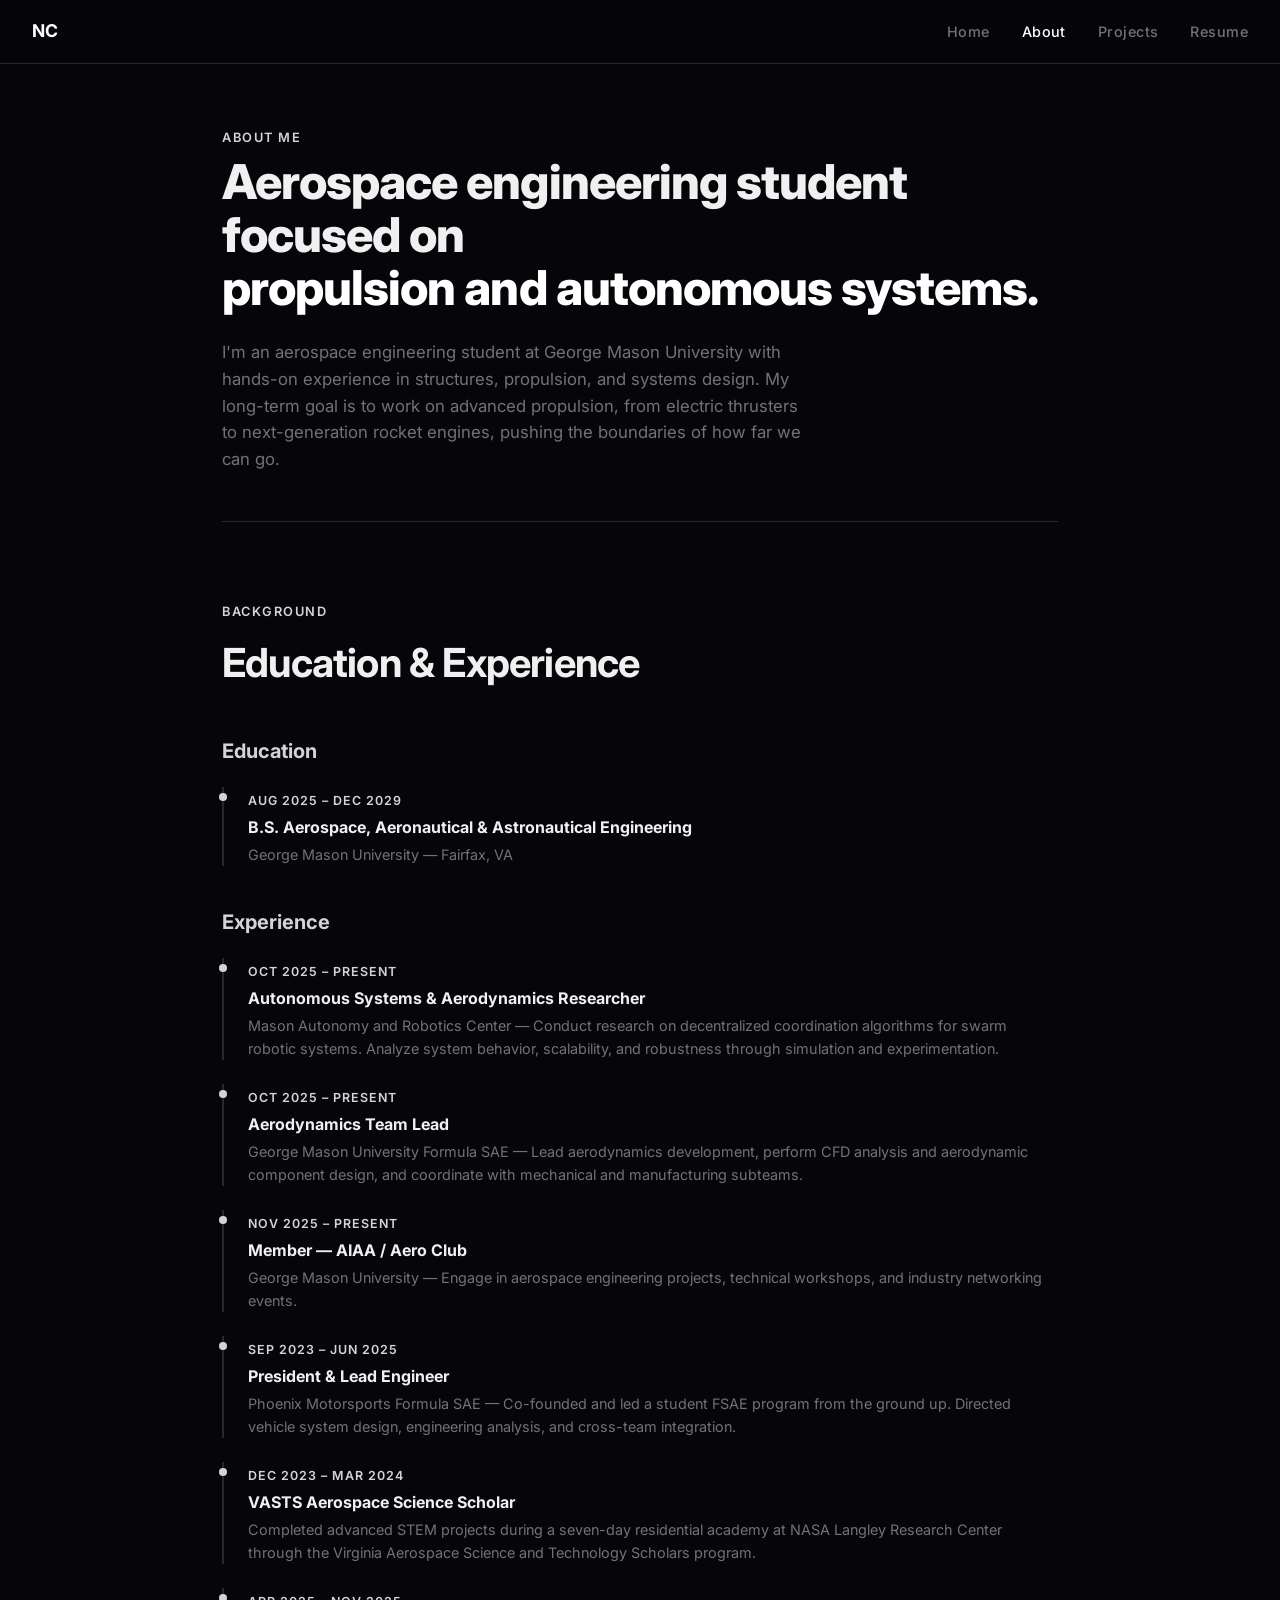
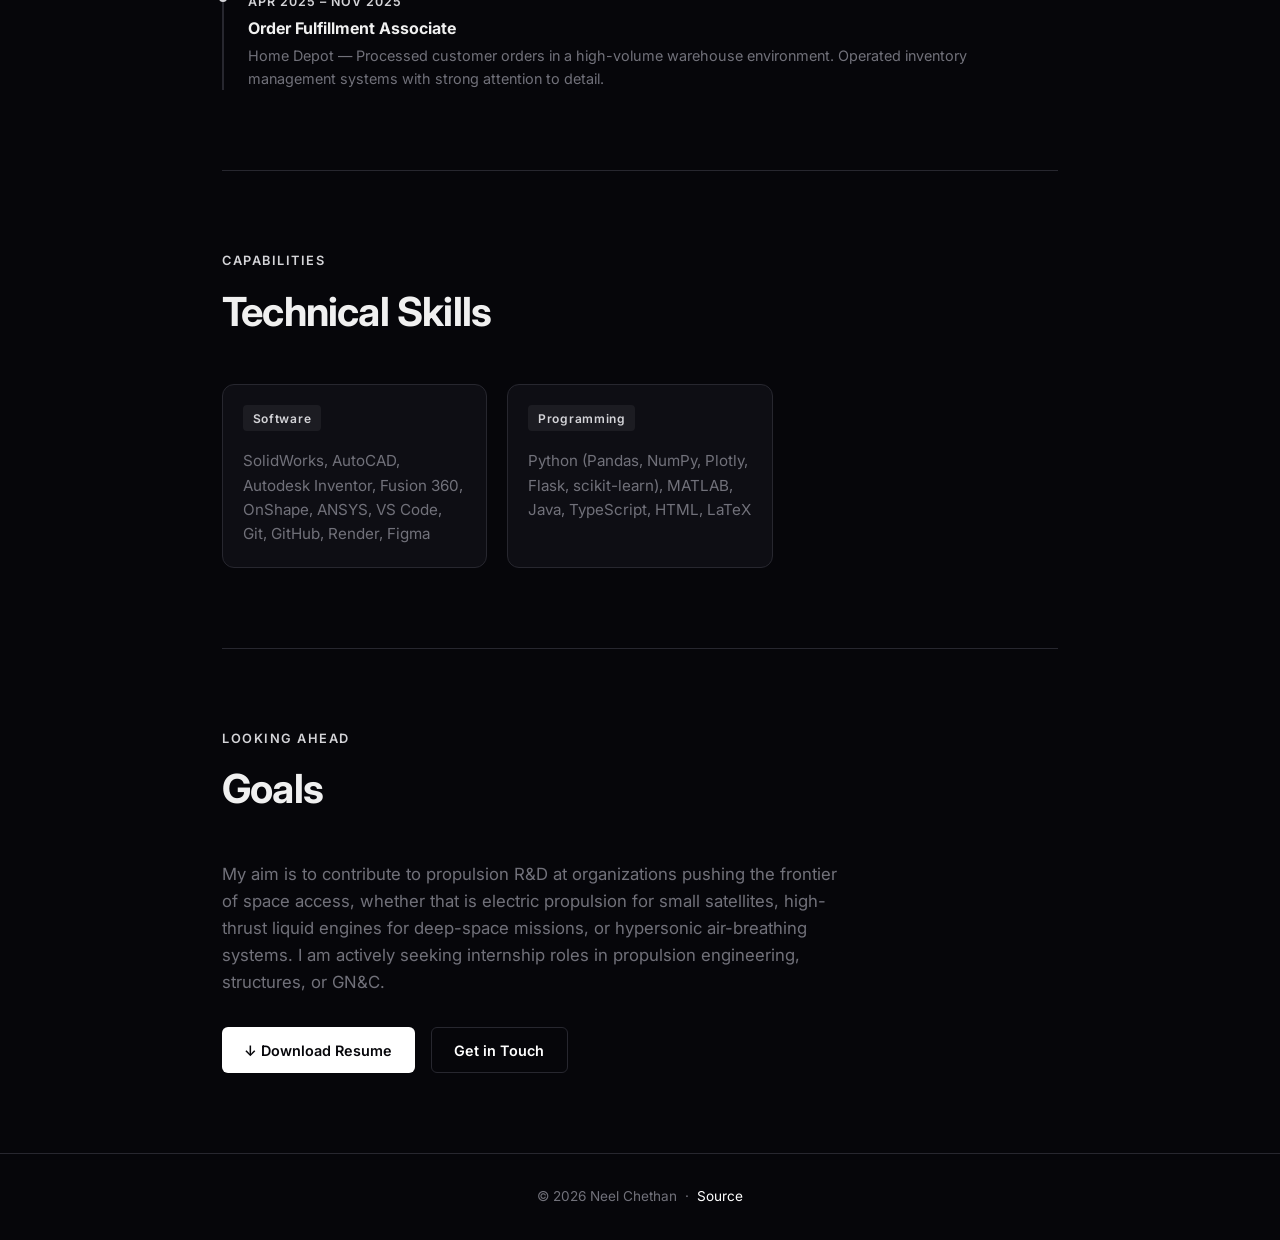
==== about.html @ 766b45a6 "Update about page headline to reflect student focus Co-Authored-By: Claude Sonnet 4.6 <noreply@anthr" ====
<!DOCTYPE html>
<html lang="en">
<head>
  <meta charset="UTF-8" />
  <meta name="viewport" content="width=device-width, initial-scale=1.0" />
  <title>About | Neel Chethan</title>
  <meta name="description" content="Aerospace engineering student at George Mason University, focused on space propulsion systems." />
  <link rel="preconnect" href="https://fonts.googleapis.com" />
  <link rel="preconnect" href="https://fonts.gstatic.com" crossorigin />
  <link href="https://fonts.googleapis.com/css2?family=Inter:wght@400;500;600;700;800&display=swap" rel="stylesheet" />
  <link rel="stylesheet" href="css/style.css" />
</head>
<body>

<nav>
  <a class="nav-logo" href="index.html">NC</a>
  <ul class="nav-links">
    <li><a href="index.html">Home</a></li>
    <li><a href="about.html" class="active">About</a></li>
    <li><a href="index.html#projects">Projects</a></li>
    <li><a href="resume.pdf" target="_blank">Resume</a></li>
  </ul>
</nav>

<main>

  <section class="project-hero">
    <p class="section-label">About Me</p>
    <h1 style="font-size: clamp(2rem, 5vw, 3rem); font-weight: 800; letter-spacing: -0.02em; line-height: 1.1;">
      Aerospace engineering student focused on<br /><span style="color: var(--accent2);">propulsion and autonomous systems.</span>
    </h1>

    <p style="color: var(--muted); max-width: 580px; margin-top: 1.5rem; font-size: 1.05rem;">
      I'm an aerospace engineering student at George Mason University with hands-on
      experience in structures, propulsion, and systems design. My long-term goal is to
      work on advanced propulsion, from electric thrusters to next-generation rocket engines,
      pushing the boundaries of how far we can go.
    </p>
  </section>

  <hr />

  <!-- Background -->
  <section>
    <p class="section-label">Background</p>
    <h2>Education &amp; Experience</h2>

    <h3 style="margin-bottom: 1.25rem; margin-top: 0; color: var(--accent);">Education</h3>
    <ul class="timeline" style="margin-bottom: 2.5rem;">

      <li>
        <span class="timeline-year">Aug 2025 – Dec 2029</span>
        <p class="timeline-title">B.S. Aerospace, Aeronautical &amp; Astronautical Engineering</p>
        <p class="timeline-desc">George Mason University — Fairfax, VA</p>
      </li>

    </ul>

    <h3 style="margin-bottom: 1.25rem; color: var(--accent);">Experience</h3>
    <ul class="timeline">

      <li>
        <span class="timeline-year">Oct 2025 – Present</span>
        <p class="timeline-title">Autonomous Systems &amp; Aerodynamics Researcher</p>
        <p class="timeline-desc">Mason Autonomy and Robotics Center — Conduct research on
        decentralized coordination algorithms for swarm robotic systems. Analyze system behavior,
        scalability, and robustness through simulation and experimentation.</p>
      </li>

      <li>
        <span class="timeline-year">Oct 2025 – Present</span>
        <p class="timeline-title">Aerodynamics Team Lead</p>
        <p class="timeline-desc">George Mason University Formula SAE — Lead aerodynamics
        development, perform CFD analysis and aerodynamic component design, and coordinate
        with mechanical and manufacturing subteams.</p>
      </li>

      <li>
        <span class="timeline-year">Nov 2025 – Present</span>
        <p class="timeline-title">Member — AIAA / Aero Club</p>
        <p class="timeline-desc">George Mason University — Engage in aerospace engineering
        projects, technical workshops, and industry networking events.</p>
      </li>

      <li>
        <span class="timeline-year">Sep 2023 – Jun 2025</span>
        <p class="timeline-title">President &amp; Lead Engineer</p>
        <p class="timeline-desc">Phoenix Motorsports Formula SAE — Co-founded and led a
        student FSAE program from the ground up. Directed vehicle system design, engineering
        analysis, and cross-team integration.</p>
      </li>

      <li>
        <span class="timeline-year">Dec 2023 – Mar 2024</span>
        <p class="timeline-title">VASTS Aerospace Science Scholar</p>
        <p class="timeline-desc">Completed advanced STEM projects during a seven-day
        residential academy at NASA Langley Research Center through the Virginia Aerospace
        Science and Technology Scholars program.</p>
      </li>

      <li>
        <span class="timeline-year">Apr 2025 – Nov 2025</span>
        <p class="timeline-title">Order Fulfillment Associate</p>
        <p class="timeline-desc">Home Depot — Processed customer orders in a high-volume
        warehouse environment. Operated inventory management systems with strong attention
        to detail.</p>
      </li>

    </ul>
  </section>

  <hr />

  <!-- Technical Skills -->
  <section>
    <p class="section-label">Capabilities</p>
    <h2>Technical Skills</h2>

    <div class="card-grid">

      <div class="card" style="padding: 1.25rem;">
        <span class="card-tag">Software</span>
        <p>SolidWorks, AutoCAD, Autodesk Inventor, Fusion 360, OnShape, ANSYS, VS Code, Git, GitHub, Render, Figma</p>
      </div>

      <div class="card" style="padding: 1.25rem;">
        <span class="card-tag">Programming</span>
        <p>Python (Pandas, NumPy, Plotly, Flask, scikit-learn), MATLAB, Java, TypeScript, HTML, LaTeX</p>
      </div>

    </div>
  </section>

  <hr />

  <!-- Goals -->
  <section>
    <p class="section-label">Looking Ahead</p>
    <h2>Goals</h2>
    <p style="color: var(--muted); max-width: 620px; margin-bottom: 2rem; font-size: 1.05rem;">
      My aim is to contribute to propulsion R&amp;D at organizations pushing the frontier
      of space access, whether that is electric propulsion for small satellites, high-thrust
      liquid engines for deep-space missions, or hypersonic air-breathing systems. I am
      actively seeking internship roles in propulsion engineering, structures, or GN&amp;C.
    </p>
    <div class="hero-cta">
      <a class="btn btn-primary" href="resume.pdf" target="_blank">↓ Download Resume</a>
      <a class="btn btn-outline" href="mailto:neelchethan.co@gmail.com">Get in Touch</a>
    </div>
  </section>

</main>

<footer>
  <p>© 2026 Neel Chethan &nbsp;·&nbsp;
     <a href="https://github.com/neelchethanco/neelchethanco.github.io" target="_blank">Source</a>
  </p>
</footer>

</body>
</html>
---- css/style.css ----
*, *::before, *::after { box-sizing: border-box; margin: 0; padding: 0; }

:root {
  --bg: #06060a;
  --surface: #0e0e14;
  --surface2: #15151e;
  --accent: #d4d4d8;
  --accent2: #ffffff;
  --text: #f0f0f0;
  --muted: #71717a;
  --border: #27272f;
  --nav-h: 64px;
}

html { scroll-behavior: smooth; }

body {
  font-family: 'Inter', system-ui, -apple-system, sans-serif;
  background: var(--bg);
  color: var(--text);
  line-height: 1.6;
  min-height: 100vh;
}

/* Nav */
nav {
  position: fixed;
  top: 0; left: 0; right: 0;
  height: var(--nav-h);
  background: rgba(6, 6, 10, 0.88);
  backdrop-filter: blur(12px);
  border-bottom: 1px solid var(--border);
  display: flex;
  align-items: center;
  justify-content: space-between;
  padding: 0 2rem;
  z-index: 100;
}

.nav-logo {
  font-weight: 700;
  font-size: 1.1rem;
  color: var(--accent2);
  text-decoration: none;
  letter-spacing: 0.02em;
}

.nav-links {
  display: flex;
  gap: 2rem;
  list-style: none;
}

.nav-links a {
  color: var(--muted);
  text-decoration: none;
  font-size: 0.9rem;
  font-weight: 500;
  letter-spacing: 0.03em;
  transition: color 0.2s;
}

.nav-links a:hover,
.nav-links a.active { color: var(--accent2); }

/* Layout */
main {
  padding-top: var(--nav-h);
  max-width: 900px;
  margin: 0 auto;
  padding-left: 2rem;
  padding-right: 2rem;
}

section { padding: 5rem 0; }

/* Hero */
.hero {
  position: relative;
  min-height: calc(100vh - var(--nav-h));
  display: flex;
  flex-direction: column;
  justify-content: center;
  gap: 1.25rem;
}

#starfield {
  position: fixed;
  inset: 0;
  width: 100%;
  height: 100%;
  z-index: -1;
  pointer-events: none;
}

.hero-eyebrow {
  font-size: 0.85rem;
  letter-spacing: 0.12em;
  text-transform: uppercase;
  color: var(--accent);
  font-weight: 600;
}

.hero h1 {
  font-size: clamp(2.5rem, 6vw, 4rem);
  font-weight: 800;
  line-height: 1.1;
  letter-spacing: -0.02em;
  color: var(--text);
}

.hero h1 span { color: var(--accent2); }

.hero-bio {
  font-size: 1.15rem;
  color: var(--muted);
  max-width: 540px;
}

.hero-cta {
  display: flex;
  gap: 1rem;
  flex-wrap: wrap;
  margin-top: 0.5rem;
}

/* Buttons */
.btn {
  display: inline-flex;
  align-items: center;
  gap: 0.4rem;
  padding: 0.65rem 1.4rem;
  border-radius: 6px;
  font-size: 0.9rem;
  font-weight: 600;
  text-decoration: none;
  transition: all 0.2s;
  cursor: pointer;
  border: none;
}

.btn-primary {
  background: var(--accent2);
  color: #06060a;
}

.btn-primary:hover { background: var(--accent); transform: translateY(-1px); }

.btn-outline {
  background: transparent;
  color: var(--accent2);
  border: 1px solid var(--border);
}

.btn-outline:hover { background: rgba(255,255,255,0.06); border-color: var(--accent); transform: translateY(-1px); }

/* Section headings */
.section-label {
  font-size: 0.8rem;
  letter-spacing: 0.12em;
  text-transform: uppercase;
  color: var(--accent);
  font-weight: 600;
  margin-bottom: 0.5rem;
}

h2 {
  font-size: clamp(1.75rem, 4vw, 2.5rem);
  font-weight: 700;
  letter-spacing: -0.02em;
  margin-bottom: 2.5rem;
  color: var(--text);
}

h3 { font-size: 1.25rem; font-weight: 700; margin-bottom: 0.5rem; color: var(--text); }

/* Cards */
.card {
  background: var(--surface);
  border: 1px solid var(--border);
  border-radius: 12px;
  padding: 1.75rem;
  transition: border-color 0.2s, transform 0.2s;
}

.card:hover { border-color: var(--accent); transform: translateY(-3px); }

.card-grid {
  display: grid;
  grid-template-columns: repeat(auto-fill, minmax(260px, 1fr));
  gap: 1.25rem;
}

.card-tag {
  display: inline-block;
  background: rgba(255,255,255,0.06);
  color: var(--accent);
  font-size: 0.75rem;
  font-weight: 600;
  letter-spacing: 0.06em;
  padding: 0.2rem 0.6rem;
  border-radius: 4px;
  margin-bottom: 0.75rem;
}

.card p { color: var(--muted); font-size: 0.95rem; margin-top: 0.4rem; }

.card a { color: var(--accent2); text-decoration: none; font-size: 0.9rem; font-weight: 500; }
.card a:hover { text-decoration: underline; }

/* About page */
.about-grid {
  display: grid;
  grid-template-columns: 1fr 1fr;
  gap: 2rem;
  margin-top: 2rem;
}

.timeline { list-style: none; display: flex; flex-direction: column; gap: 1.5rem; }

.timeline li {
  position: relative;
  padding-left: 1.5rem;
  border-left: 2px solid var(--border);
}

.timeline li::before {
  content: '';
  position: absolute;
  left: -5px;
  top: 6px;
  width: 8px;
  height: 8px;
  border-radius: 50%;
  background: var(--accent);
}

.timeline-year {
  font-size: 0.78rem;
  color: var(--accent);
  font-weight: 600;
  letter-spacing: 0.08em;
  text-transform: uppercase;
}

.timeline-title { font-weight: 700; margin: 0.15rem 0; color: var(--text); }
.timeline-desc { color: var(--muted); font-size: 0.9rem; }

/* Project detail page */
.project-hero {
  padding: 4rem 0 3rem;
}

.project-meta {
  display: flex;
  flex-wrap: wrap;
  gap: 0.75rem;
  margin: 1.5rem 0 0.75rem;
}

.meta-chip {
  background: var(--surface2);
  border: 1px solid var(--border);
  border-radius: 6px;
  padding: 0.3rem 0.75rem;
  font-size: 0.82rem;
  color: var(--muted);
}

.meta-chip strong { color: var(--text); }

.project-content h3 { margin-top: 2.5rem; margin-bottom: 0.75rem; }
.project-content p { color: var(--muted); margin-bottom: 1rem; }
.project-content ul { color: var(--muted); padding-left: 1.25rem; margin-bottom: 1rem; }
.project-content li { margin-bottom: 0.4rem; }

.img-placeholder {
  width: 100%;
  aspect-ratio: 16/9;
  background: var(--surface2);
  border: 2px dashed var(--border);
  border-radius: 10px;
  display: flex;
  align-items: center;
  justify-content: center;
  color: var(--muted);
  font-size: 0.9rem;
  margin: 2rem 0;
}

/* Project sub-navigation */
.project-subnav {
  display: flex;
  gap: 0.5rem;
  flex-wrap: wrap;
  margin: 0 0 2rem;
}

.project-subnav a {
  padding: 0.55rem 1.25rem;
  border-radius: 6px;
  text-decoration: none;
  font-size: 0.85rem;
  font-weight: 600;
  color: var(--muted);
  background: var(--surface);
  border: 1px solid var(--border);
  transition: all 0.2s;
  white-space: nowrap;
}

.project-subnav a:hover { color: var(--text); border-color: var(--accent); }
.project-subnav a.active { color: var(--accent2); background: var(--surface2); border-color: var(--accent); }

/* Photo grid */
.photo-grid {
  display: grid;
  grid-template-columns: repeat(auto-fill, minmax(260px, 1fr));
  gap: 0.75rem;
  margin: 1.5rem 0;
}

.photo-grid img {
  width: 100%;
  border-radius: 8px;
  object-fit: cover;
  aspect-ratio: 4/3;
}

/* Footer */
footer {
  border-top: 1px solid var(--border);
  padding: 2rem;
  text-align: center;
  color: var(--muted);
  font-size: 0.85rem;
}

footer a { color: var(--accent2); text-decoration: none; }
footer a:hover { text-decoration: underline; }

/* Divider */
hr { border: none; border-top: 1px solid var(--border); }

/* Responsive */
@media (max-width: 640px) {
  nav { padding: 0 1.25rem; }
  main { padding-left: 1.25rem; padding-right: 1.25rem; }
  .about-grid { grid-template-columns: 1fr; }
  .hero h1 { font-size: 2.2rem; }
}
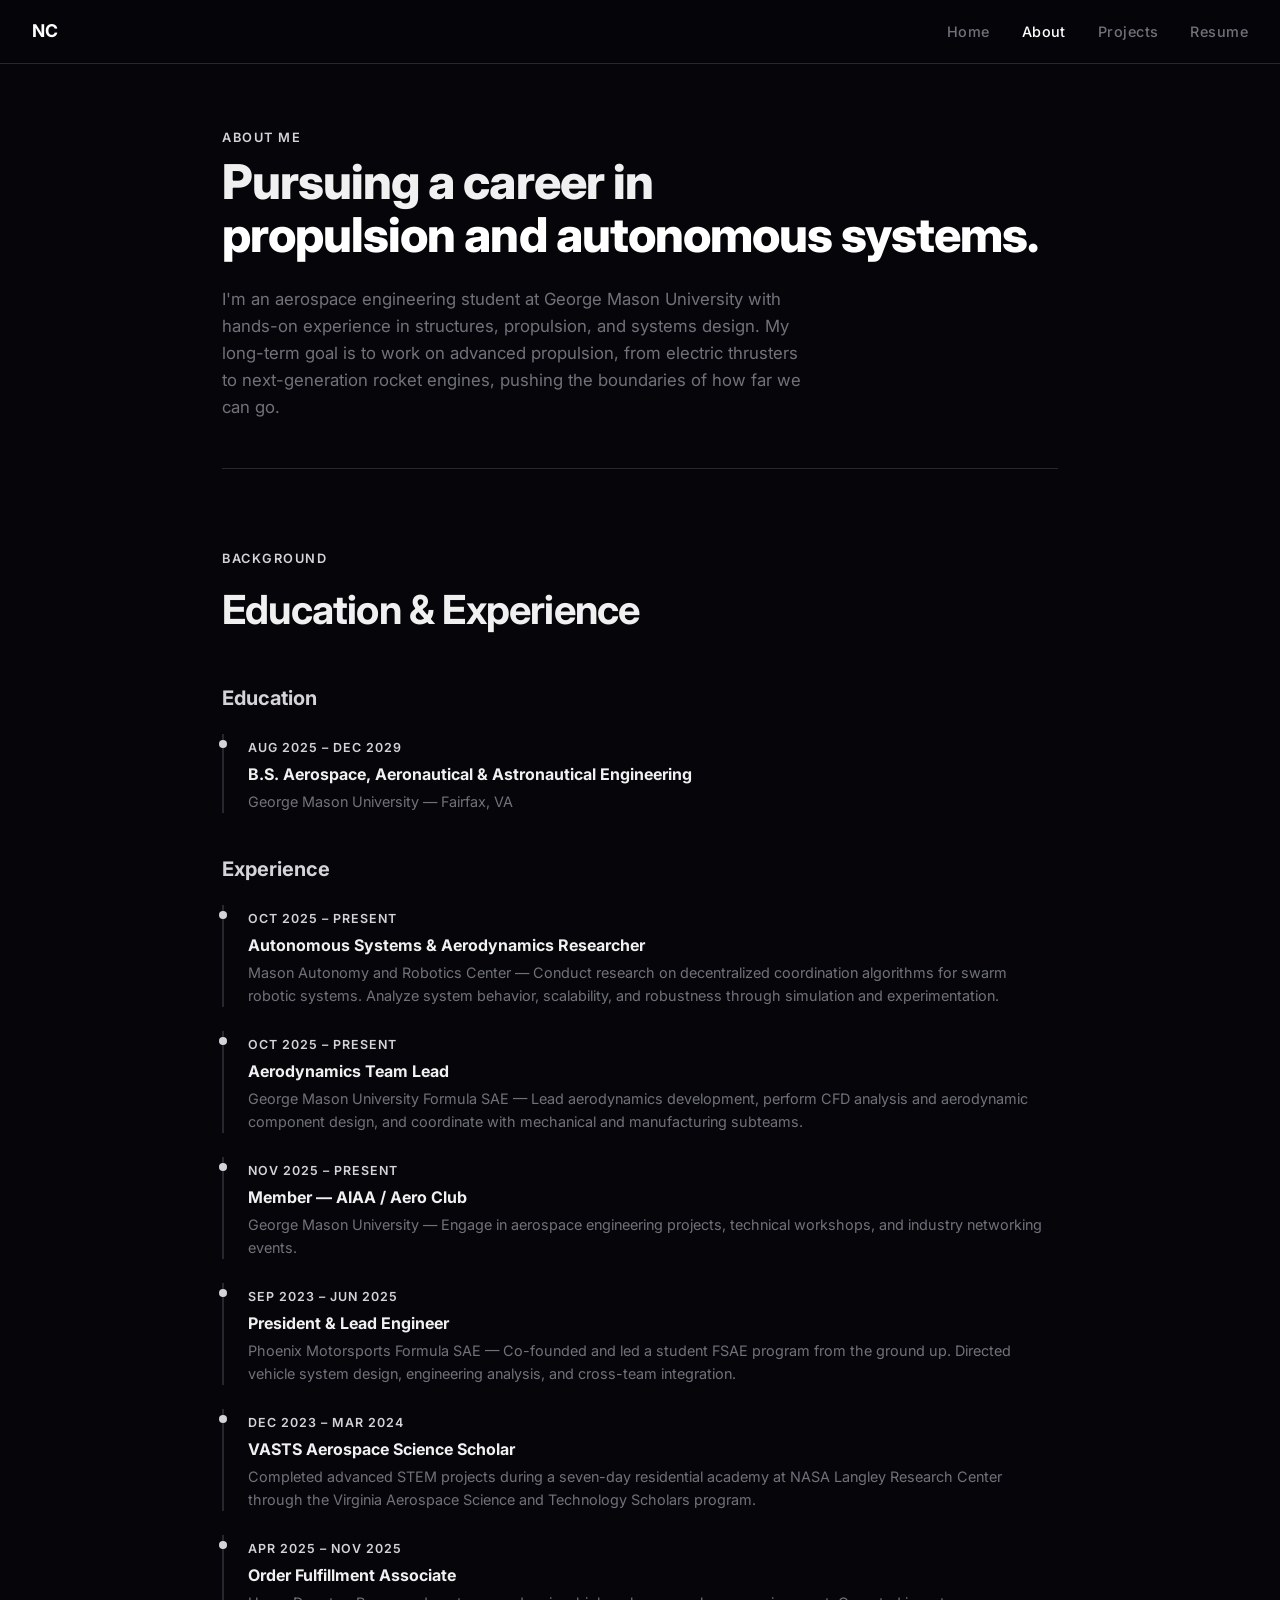
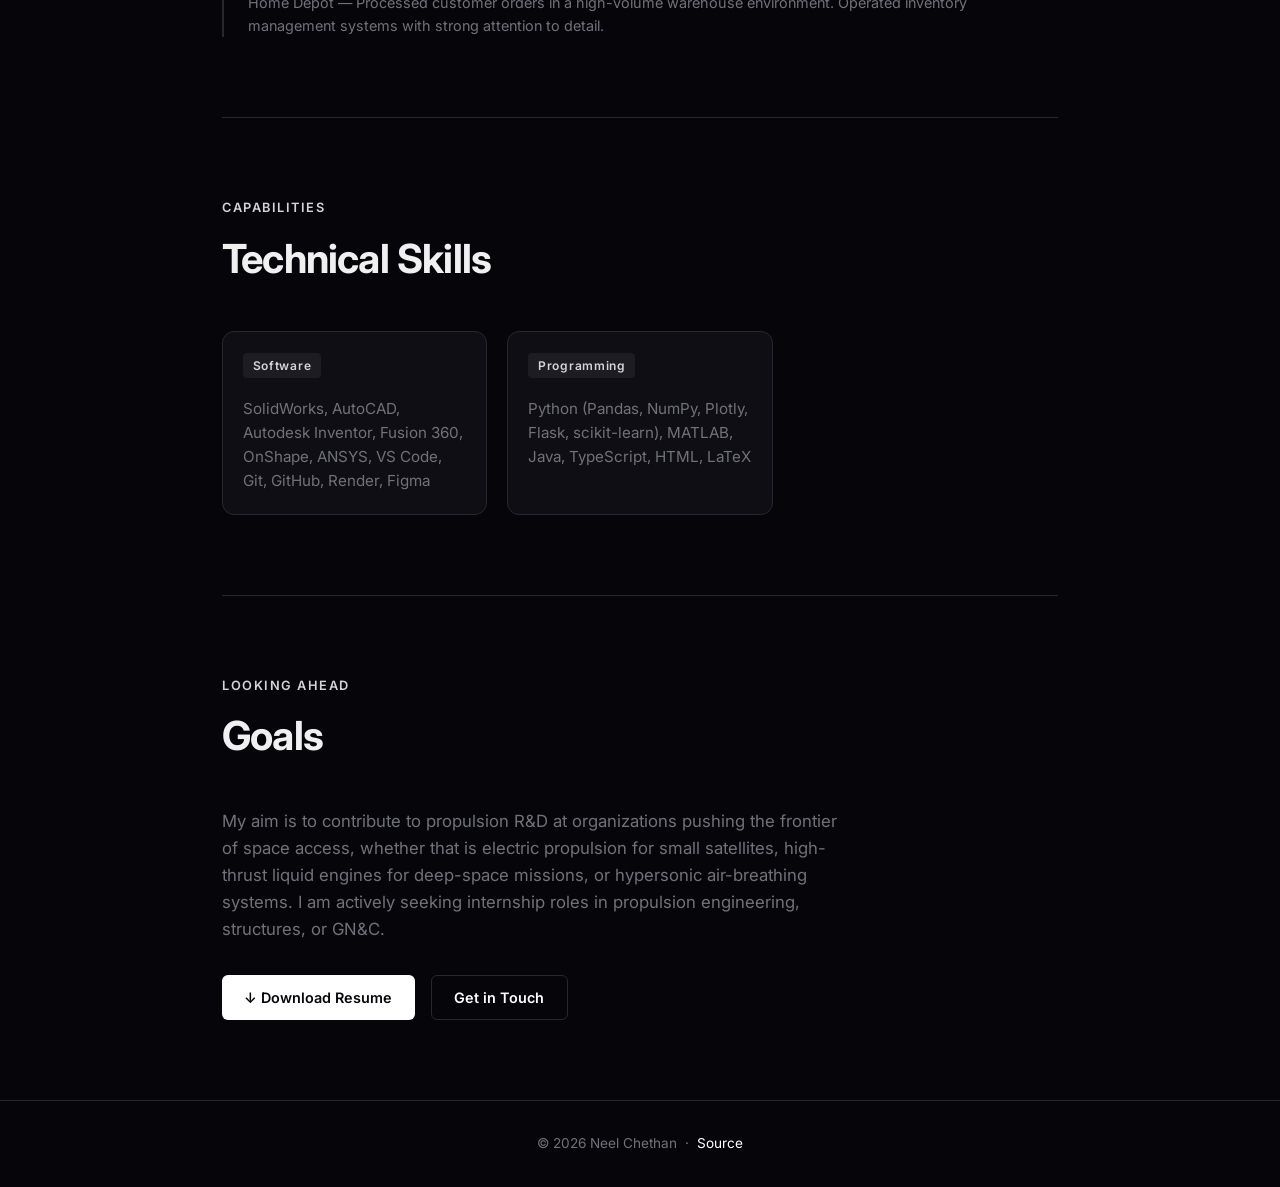
==== commit 5570f237: "Update about page headline Co-Authored-By: Claude Sonnet 4.6 <noreply@anthropic.com>" ====
--- a/about.html
+++ b/about.html
@@ -27,7 +27,7 @@
   <section class="project-hero">
     <p class="section-label">About Me</p>
     <h1 style="font-size: clamp(2rem, 5vw, 3rem); font-weight: 800; letter-spacing: -0.02em; line-height: 1.1;">
-      Aerospace engineering student focused on<br /><span style="color: var(--accent2);">propulsion and autonomous systems.</span>
+      Pursuing a career in<br /><span style="color: var(--accent2);">propulsion and autonomous systems.</span>
     </h1>
 
     <p style="color: var(--muted); max-width: 580px; margin-top: 1.5rem; font-size: 1.05rem;">
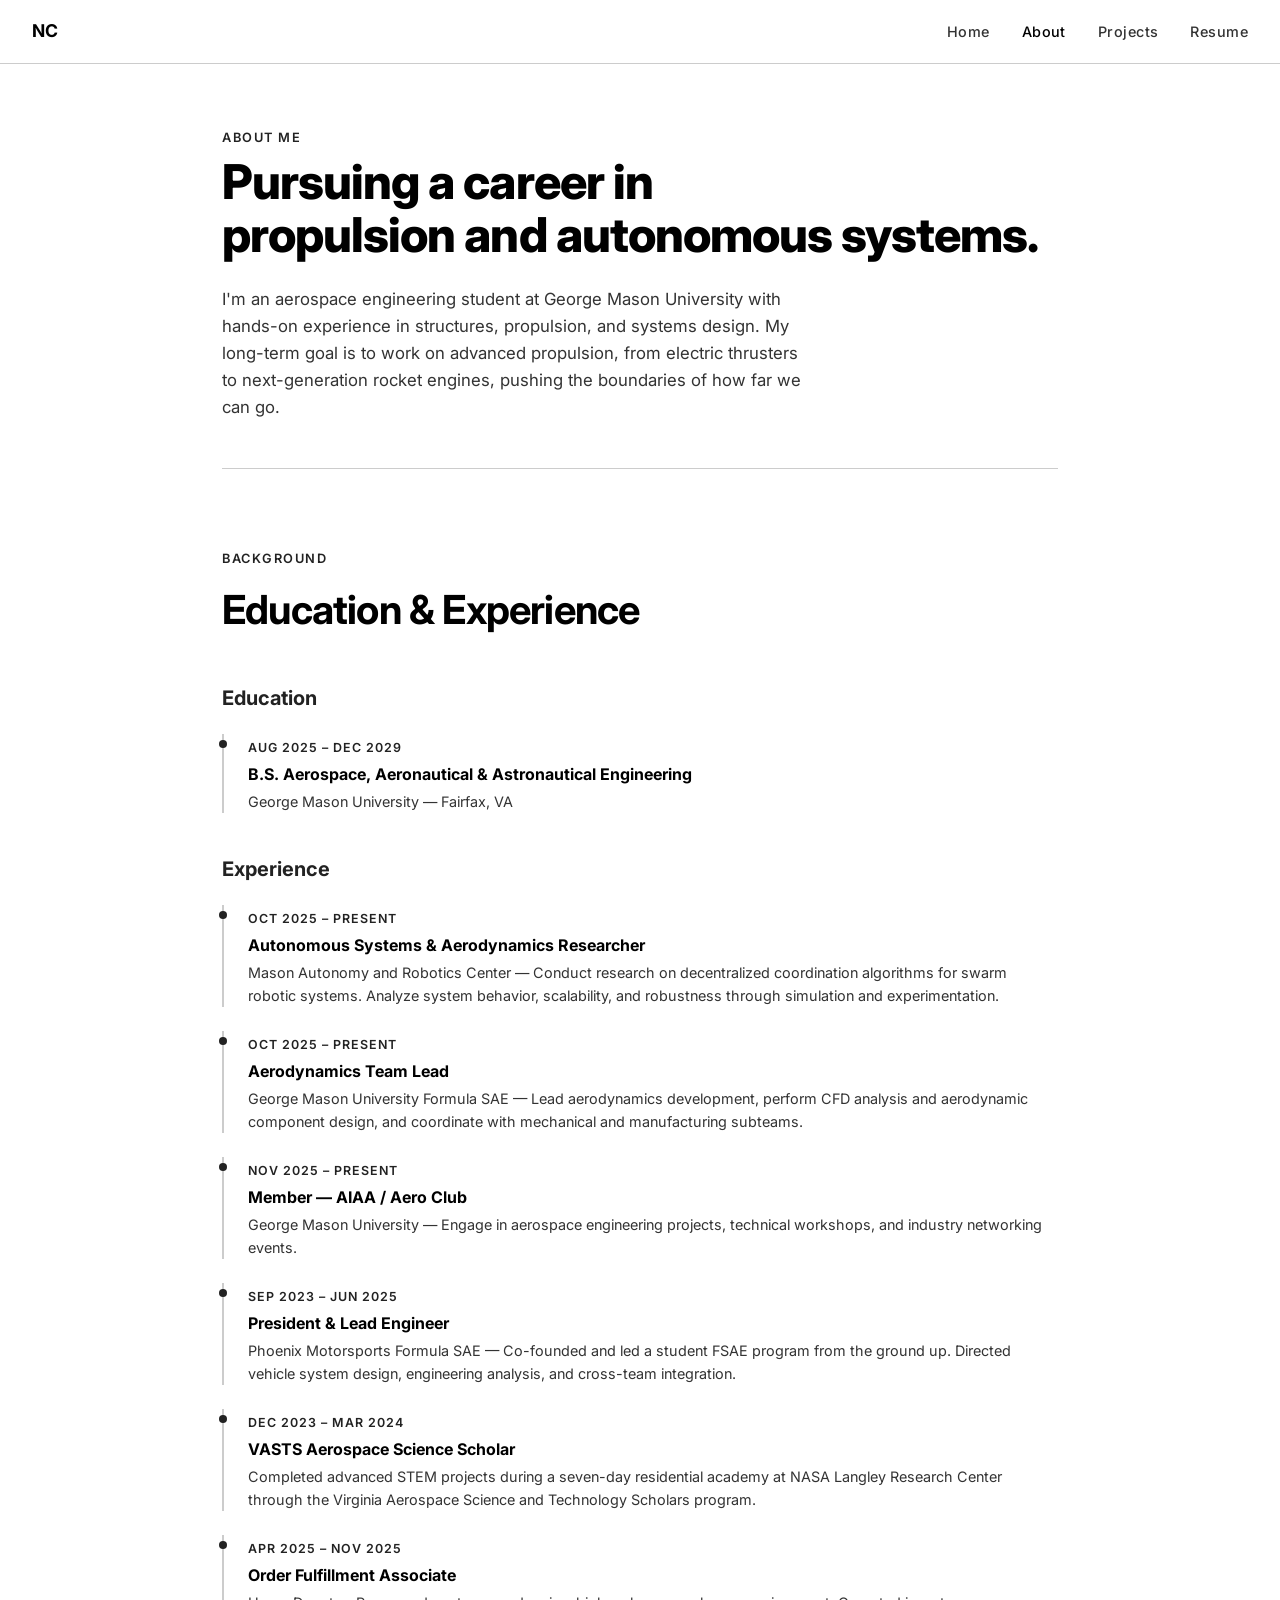
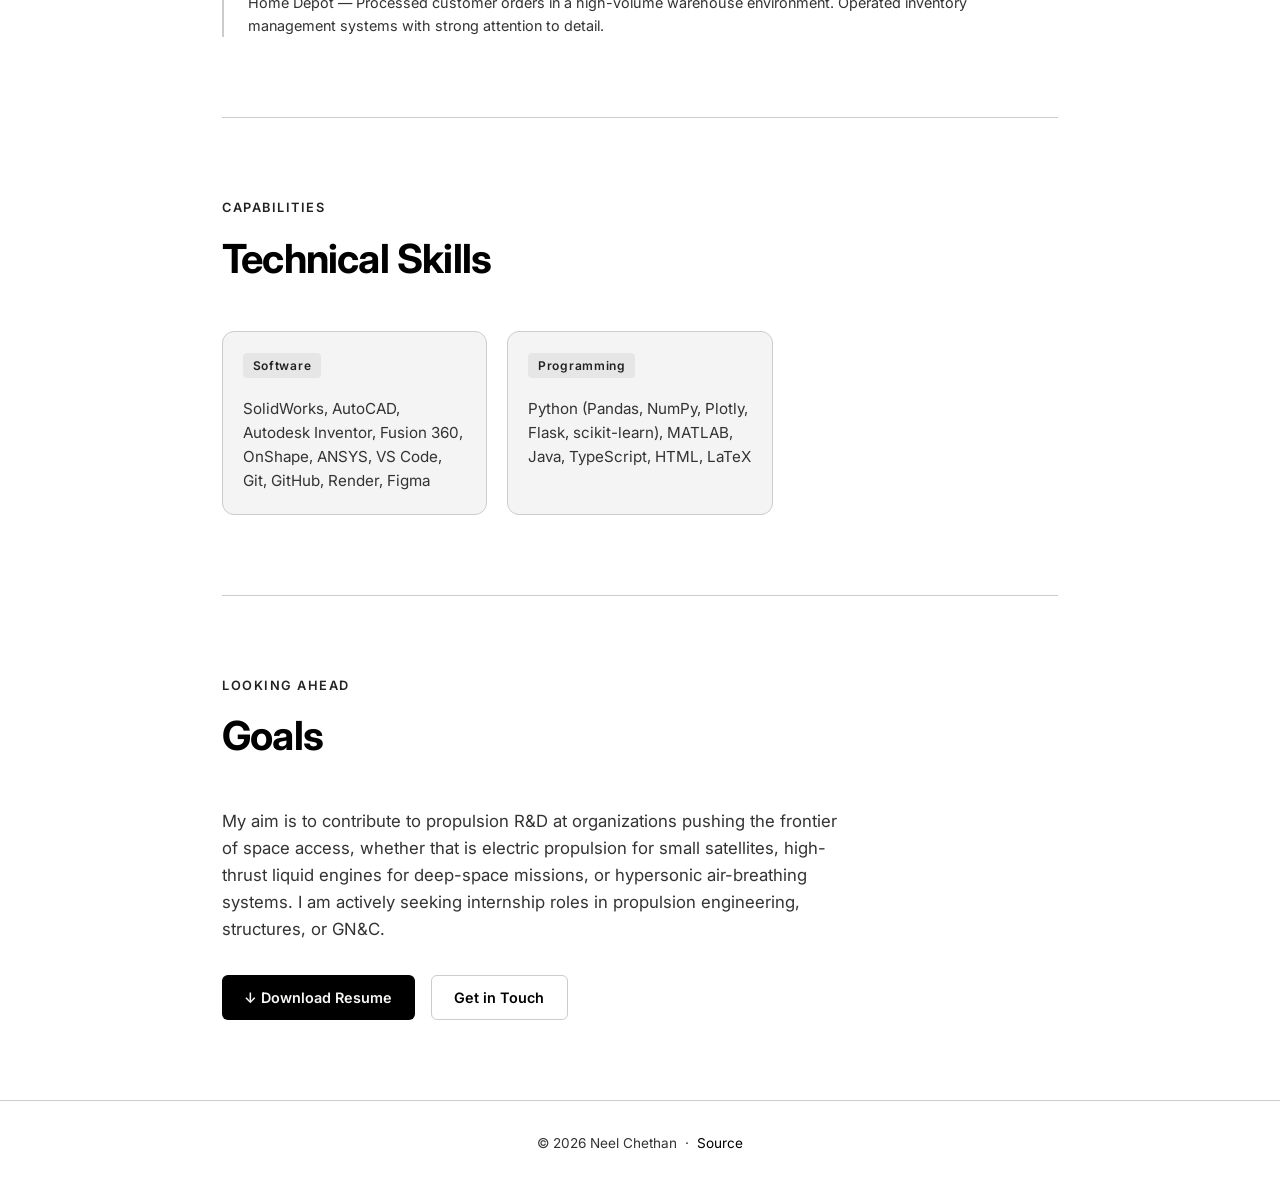
==== commit 1b4abb90: "Force light theme with pure white/black colors Adds color-scheme meta to all pages to prevent OS dar" ====
--- a/about.html
+++ b/about.html
@@ -3,12 +3,13 @@
 <head>
   <meta charset="UTF-8" />
   <meta name="viewport" content="width=device-width, initial-scale=1.0" />
+  <meta name="color-scheme" content="light" />
   <title>About | Neel Chethan</title>
   <meta name="description" content="Aerospace engineering student at George Mason University, focused on space propulsion systems." />
   <link rel="preconnect" href="https://fonts.googleapis.com" />
   <link rel="preconnect" href="https://fonts.gstatic.com" crossorigin />
   <link href="https://fonts.googleapis.com/css2?family=Inter:wght@400;500;600;700;800&display=swap" rel="stylesheet" />
-  <link rel="stylesheet" href="css/style.css" />
+  <link rel="stylesheet" href="css/style.css?v=3" />
 </head>
 <body>
 
--- a/css/style.css
+++ b/css/style.css
@@ -1,16 +1,18 @@
 *, *::before, *::after { box-sizing: border-box; margin: 0; padding: 0; }
 
 :root {
-  --bg: #06060a;
-  --surface: #0e0e14;
-  --surface2: #15151e;
-  --accent: #d4d4d8;
-  --accent2: #ffffff;
-  --text: #f0f0f0;
-  --muted: #71717a;
-  --border: #27272f;
+  --bg: #ffffff;
+  --surface: #f4f4f4;
+  --surface2: #e8e8e8;
+  --accent: #222222;
+  --accent2: #000000;
+  --text: #000000;
+  --muted: #333333;
+  --border: #cccccc;
   --nav-h: 64px;
 }
+
+html { color-scheme: light; }
 
 html { scroll-behavior: smooth; }
 
@@ -27,7 +29,7 @@
   position: fixed;
   top: 0; left: 0; right: 0;
   height: var(--nav-h);
-  background: rgba(6, 6, 10, 0.88);
+  background: rgba(255, 255, 255, 0.95);
   backdrop-filter: blur(12px);
   border-bottom: 1px solid var(--border);
   display: flex;
@@ -84,14 +86,6 @@
   gap: 1.25rem;
 }
 
-#starfield {
-  position: fixed;
-  inset: 0;
-  width: 100%;
-  height: 100%;
-  z-index: -1;
-  pointer-events: none;
-}
 
 .hero-eyebrow {
   font-size: 0.85rem;
@@ -141,7 +135,7 @@
 
 .btn-primary {
   background: var(--accent2);
-  color: #06060a;
+  color: #f8f8f6;
 }
 
 .btn-primary:hover { background: var(--accent); transform: translateY(-1px); }
@@ -152,7 +146,7 @@
   border: 1px solid var(--border);
 }
 
-.btn-outline:hover { background: rgba(255,255,255,0.06); border-color: var(--accent); transform: translateY(-1px); }
+.btn-outline:hover { background: rgba(0,0,0,0.05); border-color: var(--accent); transform: translateY(-1px); }
 
 /* Section headings */
 .section-label {
@@ -193,7 +187,7 @@
 
 .card-tag {
   display: inline-block;
-  background: rgba(255,255,255,0.06);
+  background: rgba(0,0,0,0.06);
   color: var(--accent);
   font-size: 0.75rem;
   font-weight: 600;
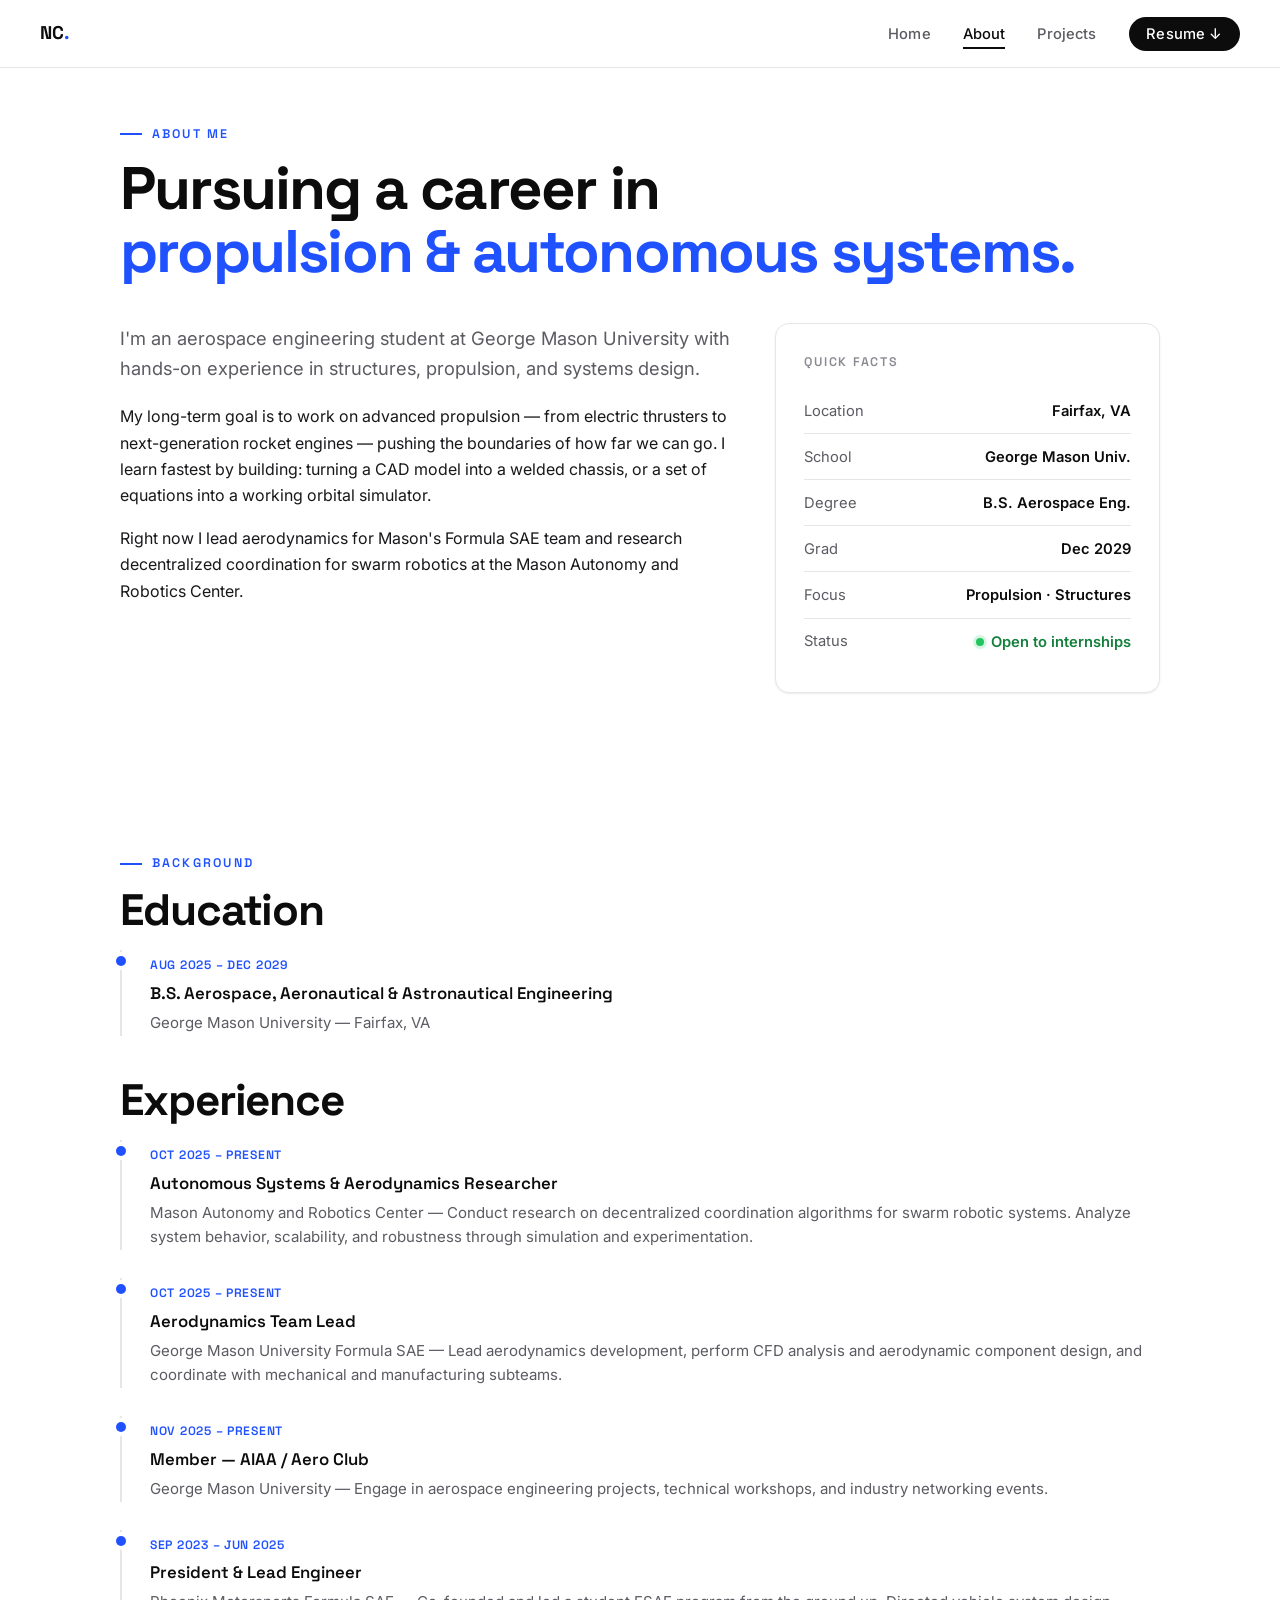
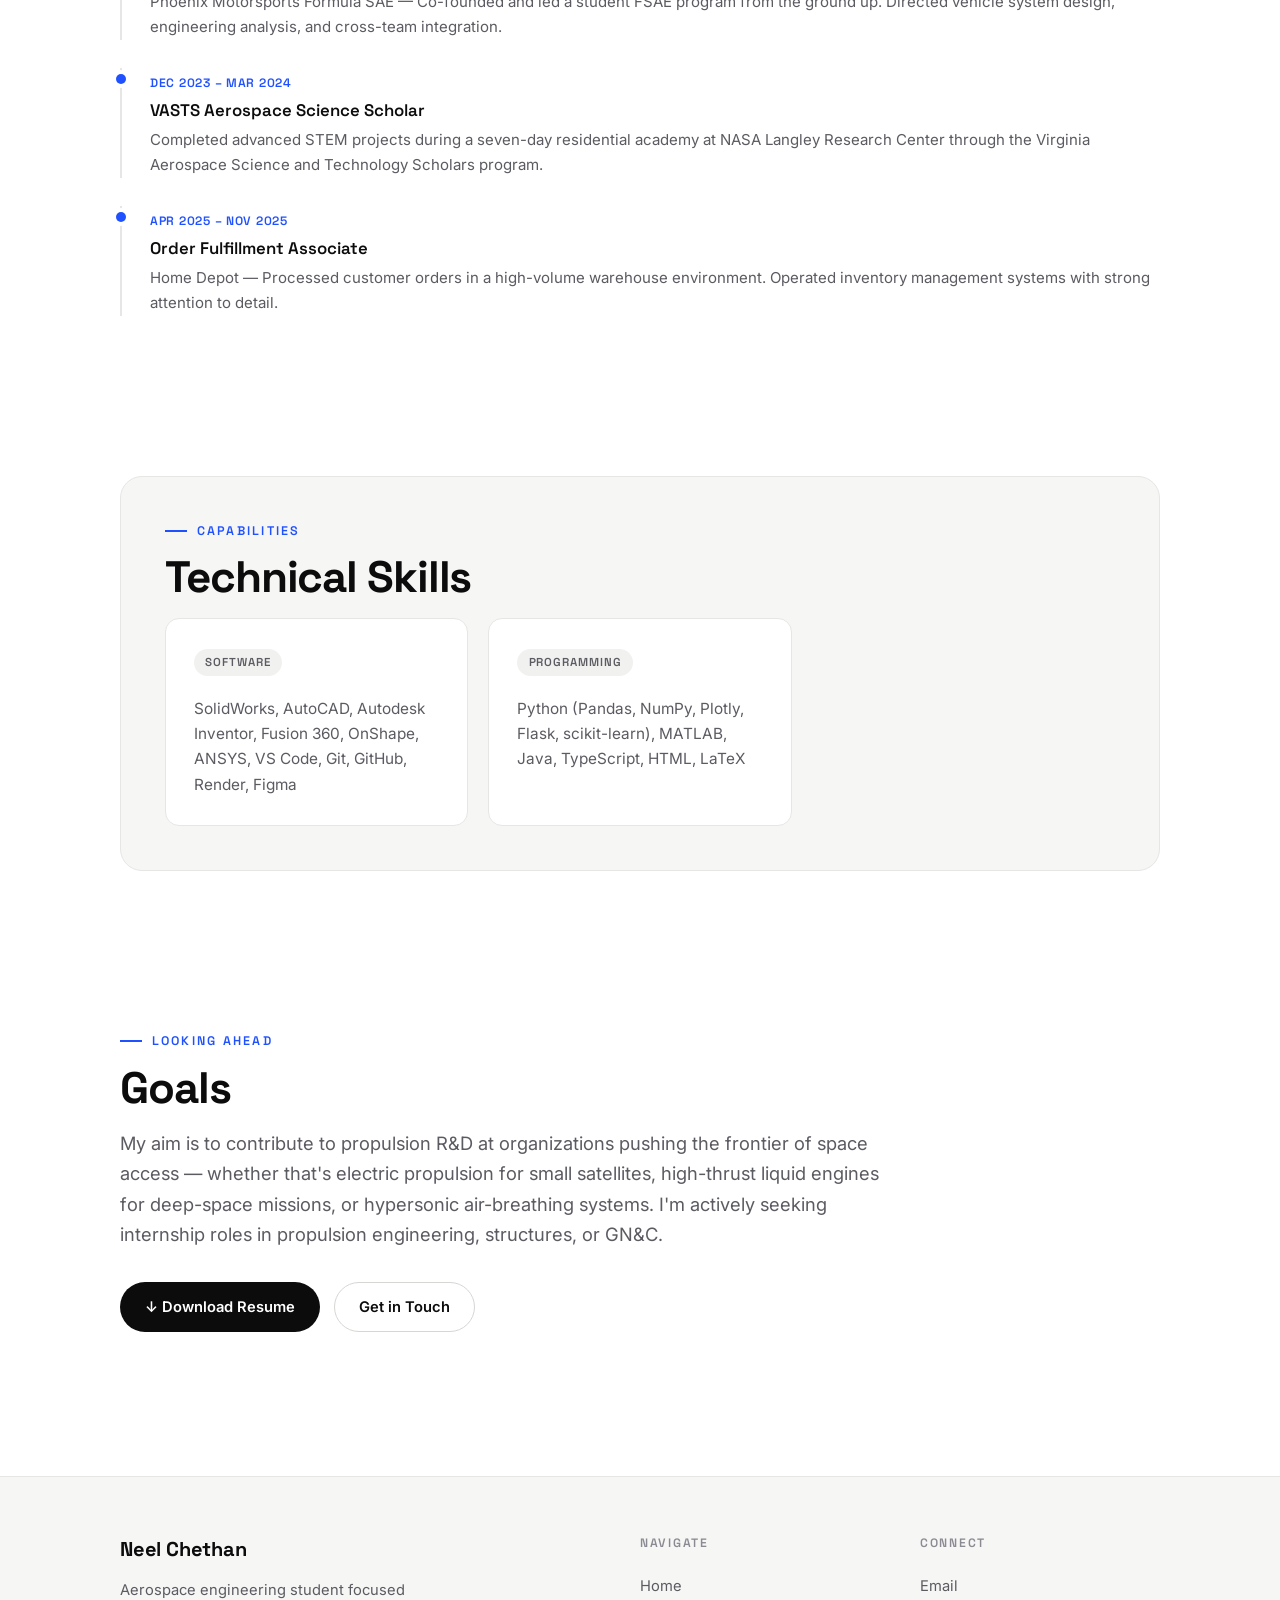
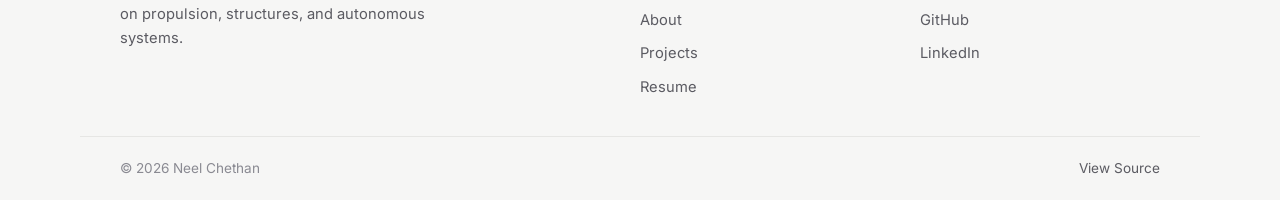
==== commit 013c8cd7: "Modernize entire portfolio with cohesive design system - New design tokens: Space Grotesk display fo" ====
--- a/about.html
+++ b/about.html
@@ -8,58 +8,81 @@
   <meta name="description" content="Aerospace engineering student at George Mason University, focused on space propulsion systems." />
   <link rel="preconnect" href="https://fonts.googleapis.com" />
   <link rel="preconnect" href="https://fonts.gstatic.com" crossorigin />
-  <link href="https://fonts.googleapis.com/css2?family=Inter:wght@400;500;600;700;800&display=swap" rel="stylesheet" />
-  <link rel="stylesheet" href="css/style.css?v=3" />
+  <link href="https://fonts.googleapis.com/css2?family=Inter:wght@400;500;600;700&family=Space+Grotesk:wght@500;600;700&display=swap" rel="stylesheet" />
+  <link rel="stylesheet" href="css/style.css?v=5" />
 </head>
 <body>
 
 <nav>
-  <a class="nav-logo" href="index.html">NC</a>
+  <a class="nav-logo" href="index.html">NC<span>.</span></a>
+  <button class="nav-toggle" aria-label="Toggle menu" aria-expanded="false">
+    <span></span><span></span><span></span>
+  </button>
   <ul class="nav-links">
     <li><a href="index.html">Home</a></li>
     <li><a href="about.html" class="active">About</a></li>
     <li><a href="index.html#projects">Projects</a></li>
-    <li><a href="resume.pdf" target="_blank">Resume</a></li>
+    <li><a href="resume.pdf" target="_blank" class="nav-cta">Resume ↓</a></li>
   </ul>
 </nav>
 
 <main>
 
-  <section class="project-hero">
+  <!-- Page hero -->
+  <section class="page-hero">
     <p class="section-label">About Me</p>
-    <h1 style="font-size: clamp(2rem, 5vw, 3rem); font-weight: 800; letter-spacing: -0.02em; line-height: 1.1;">
-      Pursuing a career in<br /><span style="color: var(--accent2);">propulsion and autonomous systems.</span>
-    </h1>
-
-    <p style="color: var(--muted); max-width: 580px; margin-top: 1.5rem; font-size: 1.05rem;">
-      I'm an aerospace engineering student at George Mason University with hands-on
-      experience in structures, propulsion, and systems design. My long-term goal is to
-      work on advanced propulsion, from electric thrusters to next-generation rocket engines,
-      pushing the boundaries of how far we can go.
-    </p>
+    <h1>Pursuing a career in<br /><span>propulsion &amp; autonomous systems.</span></h1>
   </section>
 
-  <hr />
+  <!-- Intro + quick facts -->
+  <section style="padding-top: 0;">
+    <div class="about-layout">
+      <div>
+        <p class="lead" style="margin-bottom: 1.25rem;">
+          I'm an aerospace engineering student at George Mason University with hands-on
+          experience in structures, propulsion, and systems design.
+        </p>
+        <p style="color: var(--text); max-width: var(--readw); margin-bottom: 1rem;">
+          My long-term goal is to work on advanced propulsion — from electric thrusters to
+          next-generation rocket engines — pushing the boundaries of how far we can go. I learn
+          fastest by building: turning a CAD model into a welded chassis, or a set of equations
+          into a working orbital simulator.
+        </p>
+        <p style="color: var(--text); max-width: var(--readw);">
+          Right now I lead aerodynamics for Mason's Formula SAE team and research decentralized
+          coordination for swarm robotics at the Mason Autonomy and Robotics Center.
+        </p>
+      </div>
 
-  <!-- Background -->
-  <section>
+      <aside class="fact-card">
+        <h4>Quick Facts</h4>
+        <div class="fact-row"><span class="k">Location</span><span class="v">Fairfax, VA</span></div>
+        <div class="fact-row"><span class="k">School</span><span class="v">George Mason Univ.</span></div>
+        <div class="fact-row"><span class="k">Degree</span><span class="v">B.S. Aerospace Eng.</span></div>
+        <div class="fact-row"><span class="k">Grad</span><span class="v">Dec 2029</span></div>
+        <div class="fact-row"><span class="k">Focus</span><span class="v">Propulsion · Structures</span></div>
+        <div class="fact-row"><span class="k">Status</span><span class="v"><span class="status-pill">Open to internships</span></span></div>
+      </aside>
+    </div>
+  </section>
+
+  <!-- Education -->
+  <section class="reveal" style="padding-bottom: 2.5rem;">
     <p class="section-label">Background</p>
-    <h2>Education &amp; Experience</h2>
-
-    <h3 style="margin-bottom: 1.25rem; margin-top: 0; color: var(--accent);">Education</h3>
-    <ul class="timeline" style="margin-bottom: 2.5rem;">
-
+    <h2>Education</h2>
+    <ul class="timeline">
       <li>
         <span class="timeline-year">Aug 2025 – Dec 2029</span>
         <p class="timeline-title">B.S. Aerospace, Aeronautical &amp; Astronautical Engineering</p>
         <p class="timeline-desc">George Mason University — Fairfax, VA</p>
       </li>
+    </ul>
+  </section>
 
-    </ul>
-
-    <h3 style="margin-bottom: 1.25rem; color: var(--accent);">Experience</h3>
+  <!-- Experience -->
+  <section class="reveal" style="padding-top: 0;">
+    <h2>Experience</h2>
     <ul class="timeline">
-
       <li>
         <span class="timeline-year">Oct 2025 – Present</span>
         <p class="timeline-title">Autonomous Systems &amp; Aerodynamics Researcher</p>
@@ -67,7 +90,6 @@
         decentralized coordination algorithms for swarm robotic systems. Analyze system behavior,
         scalability, and robustness through simulation and experimentation.</p>
       </li>
-
       <li>
         <span class="timeline-year">Oct 2025 – Present</span>
         <p class="timeline-title">Aerodynamics Team Lead</p>
@@ -75,14 +97,12 @@
         development, perform CFD analysis and aerodynamic component design, and coordinate
         with mechanical and manufacturing subteams.</p>
       </li>
-
       <li>
         <span class="timeline-year">Nov 2025 – Present</span>
         <p class="timeline-title">Member — AIAA / Aero Club</p>
         <p class="timeline-desc">George Mason University — Engage in aerospace engineering
         projects, technical workshops, and industry networking events.</p>
       </li>
-
       <li>
         <span class="timeline-year">Sep 2023 – Jun 2025</span>
         <p class="timeline-title">President &amp; Lead Engineer</p>
@@ -90,7 +110,6 @@
         student FSAE program from the ground up. Directed vehicle system design, engineering
         analysis, and cross-team integration.</p>
       </li>
-
       <li>
         <span class="timeline-year">Dec 2023 – Mar 2024</span>
         <p class="timeline-title">VASTS Aerospace Science Scholar</p>
@@ -98,7 +117,6 @@
         residential academy at NASA Langley Research Center through the Virginia Aerospace
         Science and Technology Scholars program.</p>
       </li>
-
       <li>
         <span class="timeline-year">Apr 2025 – Nov 2025</span>
         <p class="timeline-title">Order Fulfillment Associate</p>
@@ -106,42 +124,35 @@
         warehouse environment. Operated inventory management systems with strong attention
         to detail.</p>
       </li>
-
     </ul>
   </section>
 
-  <hr />
-
   <!-- Technical Skills -->
-  <section>
-    <p class="section-label">Capabilities</p>
-    <h2>Technical Skills</h2>
-
-    <div class="card-grid">
-
-      <div class="card" style="padding: 1.25rem;">
-        <span class="card-tag">Software</span>
-        <p>SolidWorks, AutoCAD, Autodesk Inventor, Fusion 360, OnShape, ANSYS, VS Code, Git, GitHub, Render, Figma</p>
+  <section class="reveal">
+    <div style="background: var(--bg-alt); border: 1px solid var(--border); border-radius: var(--radius-lg); padding: clamp(1.75rem, 4vw, 2.75rem);">
+      <p class="section-label">Capabilities</p>
+      <h2>Technical Skills</h2>
+      <div class="card-grid">
+        <div class="card">
+          <span class="card-tag">Software</span>
+          <p>SolidWorks, AutoCAD, Autodesk Inventor, Fusion 360, OnShape, ANSYS, VS Code, Git, GitHub, Render, Figma</p>
+        </div>
+        <div class="card">
+          <span class="card-tag">Programming</span>
+          <p>Python (Pandas, NumPy, Plotly, Flask, scikit-learn), MATLAB, Java, TypeScript, HTML, LaTeX</p>
+        </div>
       </div>
-
-      <div class="card" style="padding: 1.25rem;">
-        <span class="card-tag">Programming</span>
-        <p>Python (Pandas, NumPy, Plotly, Flask, scikit-learn), MATLAB, Java, TypeScript, HTML, LaTeX</p>
-      </div>
-
     </div>
   </section>
 
-  <hr />
-
   <!-- Goals -->
-  <section>
+  <section class="reveal">
     <p class="section-label">Looking Ahead</p>
     <h2>Goals</h2>
-    <p style="color: var(--muted); max-width: 620px; margin-bottom: 2rem; font-size: 1.05rem;">
+    <p class="lead" style="margin-bottom: 2rem;">
       My aim is to contribute to propulsion R&amp;D at organizations pushing the frontier
-      of space access, whether that is electric propulsion for small satellites, high-thrust
-      liquid engines for deep-space missions, or hypersonic air-breathing systems. I am
+      of space access — whether that's electric propulsion for small satellites, high-thrust
+      liquid engines for deep-space missions, or hypersonic air-breathing systems. I'm
       actively seeking internship roles in propulsion engineering, structures, or GN&amp;C.
     </p>
     <div class="hero-cta">
@@ -152,11 +163,32 @@
 
 </main>
 
-<footer>
-  <p>© 2026 Neel Chethan &nbsp;·&nbsp;
-     <a href="https://github.com/neelchethanco/neelchethanco.github.io" target="_blank">Source</a>
-  </p>
+<footer class="site-footer">
+  <div class="footer-inner">
+    <div class="footer-brand">
+      <a class="footer-logo" href="index.html">Neel Chethan</a>
+      <p>Aerospace engineering student focused on propulsion, structures, and autonomous systems.</p>
+    </div>
+    <div class="footer-col">
+      <h4>Navigate</h4>
+      <a href="index.html">Home</a>
+      <a href="about.html">About</a>
+      <a href="index.html#projects">Projects</a>
+      <a href="resume.pdf" target="_blank">Resume</a>
+    </div>
+    <div class="footer-col">
+      <h4>Connect</h4>
+      <a href="mailto:neelchethan.co@gmail.com">Email</a>
+      <a href="https://github.com/neelchethanco" target="_blank">GitHub</a>
+      <a href="https://linkedin.com/in/neelchethan" target="_blank">LinkedIn</a>
+    </div>
+  </div>
+  <div class="footer-bottom">
+    <span>© 2026 Neel Chethan</span>
+    <a href="https://github.com/neelchethanco/neelchethanco.github.io" target="_blank">View Source</a>
+  </div>
 </footer>
 
+<script src="js/main.js?v=5"></script>
 </body>
 </html>
--- a/css/style.css
+++ b/css/style.css
@@ -1,54 +1,93 @@
+/* ============================================================
+   Neel Chethan — Engineering Portfolio
+   Design system + components
+   ============================================================ */
+
 *, *::before, *::after { box-sizing: border-box; margin: 0; padding: 0; }
 
 :root {
+  /* Type */
+  --font-sans: 'Inter', system-ui, -apple-system, sans-serif;
+  --font-display: 'Space Grotesk', 'Inter', system-ui, sans-serif;
+
+  /* Color — light, white/gray, near-black ink */
   --bg: #ffffff;
-  --surface: #f4f4f4;
-  --surface2: #e8e8e8;
-  --accent: #222222;
-  --accent2: #000000;
-  --text: #000000;
-  --muted: #333333;
-  --border: #cccccc;
-  --nav-h: 64px;
-}
-
-html { color-scheme: light; }
-
-html { scroll-behavior: smooth; }
+  --bg-alt: #f6f6f5;
+  --surface: #ffffff;
+  --surface-2: #f1f1f0;
+  --ink: #0c0c0d;
+  --text: #18181b;
+  --muted: #5b5b62;
+  --faint: #8a8a92;
+  --border: #e6e6e4;
+  --border-strong: #d6d6d3;
+  --accent: #1f51ff;
+  --accent-ink: #163fcc;
+
+  /* Dark surface (projects showcase) */
+  --dark: #0b0b0d;
+
+  /* Geometry */
+  --radius-sm: 8px;
+  --radius: 14px;
+  --radius-lg: 22px;
+  --nav-h: 68px;
+  --maxw: 1120px;
+  --readw: 760px;
+
+  /* Elevation */
+  --shadow-sm: 0 1px 2px rgba(12,12,13,0.05), 0 1px 3px rgba(12,12,13,0.04);
+  --shadow-md: 0 4px 12px rgba(12,12,13,0.06), 0 2px 6px rgba(12,12,13,0.04);
+  --shadow-lg: 0 18px 50px rgba(12,12,13,0.12), 0 6px 18px rgba(12,12,13,0.06);
+}
+
+html { scroll-behavior: smooth; color-scheme: light; }
 
 body {
-  font-family: 'Inter', system-ui, -apple-system, sans-serif;
+  font-family: var(--font-sans);
   background: var(--bg);
   color: var(--text);
-  line-height: 1.6;
+  line-height: 1.65;
   min-height: 100vh;
-}
-
-/* Nav */
+  -webkit-font-smoothing: antialiased;
+  text-rendering: optimizeLegibility;
+}
+
+::selection { background: var(--accent); color: #fff; }
+
+img { max-width: 100%; }
+
+/* ============================================================
+   Navigation
+   ============================================================ */
 nav {
   position: fixed;
   top: 0; left: 0; right: 0;
   height: var(--nav-h);
-  background: rgba(255, 255, 255, 0.95);
-  backdrop-filter: blur(12px);
+  background: rgba(255, 255, 255, 0.78);
+  backdrop-filter: saturate(180%) blur(14px);
+  -webkit-backdrop-filter: saturate(180%) blur(14px);
   border-bottom: 1px solid var(--border);
   display: flex;
   align-items: center;
   justify-content: space-between;
-  padding: 0 2rem;
+  padding: 0 clamp(1.25rem, 4vw, 2.5rem);
   z-index: 100;
 }
 
 .nav-logo {
+  font-family: var(--font-display);
   font-weight: 700;
-  font-size: 1.1rem;
-  color: var(--accent2);
+  font-size: 1.15rem;
+  color: var(--ink);
   text-decoration: none;
-  letter-spacing: 0.02em;
-}
+  letter-spacing: -0.01em;
+}
+.nav-logo span { color: var(--accent); }
 
 .nav-links {
   display: flex;
+  align-items: center;
   gap: 2rem;
   list-style: none;
 }
@@ -56,128 +95,219 @@
 .nav-links a {
   color: var(--muted);
   text-decoration: none;
-  font-size: 0.9rem;
+  font-size: 0.92rem;
   font-weight: 500;
-  letter-spacing: 0.03em;
-  transition: color 0.2s;
-}
+  letter-spacing: 0.01em;
+  transition: color 0.18s;
+  position: relative;
+}
+
+.nav-links a:not(.nav-cta)::after {
+  content: '';
+  position: absolute;
+  left: 0; bottom: -6px;
+  width: 0; height: 2px;
+  background: var(--ink);
+  transition: width 0.22s ease;
+}
+.nav-links a:not(.nav-cta):hover::after,
+.nav-links a.active:not(.nav-cta)::after { width: 100%; }
 
 .nav-links a:hover,
-.nav-links a.active { color: var(--accent2); }
-
-/* Layout */
+.nav-links a.active { color: var(--ink); }
+
+.nav-cta {
+  background: var(--ink);
+  color: #fff !important;
+  padding: 0.5rem 1.1rem;
+  border-radius: 999px;
+  font-weight: 600;
+  transition: background 0.2s, transform 0.2s;
+}
+.nav-cta:hover { background: var(--accent); transform: translateY(-1px); }
+
+.nav-toggle {
+  display: none;
+  flex-direction: column;
+  justify-content: center;
+  gap: 5px;
+  width: 40px; height: 40px;
+  background: none;
+  border: none;
+  cursor: pointer;
+  padding: 8px;
+}
+.nav-toggle span {
+  display: block;
+  height: 2px;
+  width: 100%;
+  background: var(--ink);
+  border-radius: 2px;
+  transition: transform 0.25s, opacity 0.2s;
+}
+.nav-toggle.open span:nth-child(1) { transform: translateY(7px) rotate(45deg); }
+.nav-toggle.open span:nth-child(2) { opacity: 0; }
+.nav-toggle.open span:nth-child(3) { transform: translateY(-7px) rotate(-45deg); }
+
+/* ============================================================
+   Layout
+   ============================================================ */
 main {
   padding-top: var(--nav-h);
-  max-width: 900px;
+  max-width: var(--maxw);
   margin: 0 auto;
-  padding-left: 2rem;
-  padding-right: 2rem;
+  padding-left: clamp(1.25rem, 4vw, 2.5rem);
+  padding-right: clamp(1.25rem, 4vw, 2.5rem);
 }
 
 section { padding: 5rem 0; }
 
-/* Hero */
+.section-label {
+  font-family: var(--font-display);
+  font-size: 0.78rem;
+  letter-spacing: 0.18em;
+  text-transform: uppercase;
+  color: var(--accent);
+  font-weight: 600;
+  margin-bottom: 0.75rem;
+  display: flex;
+  align-items: center;
+  gap: 0.6rem;
+}
+.section-label::before {
+  content: '';
+  width: 22px; height: 2px;
+  background: var(--accent);
+  display: inline-block;
+}
+
+/* ============================================================
+   Typography
+   ============================================================ */
+h1, h2, h3, h4 { font-family: var(--font-display); color: var(--ink); }
+
+h2 {
+  font-size: clamp(1.9rem, 4vw, 2.75rem);
+  font-weight: 700;
+  letter-spacing: -0.025em;
+  line-height: 1.1;
+  margin-bottom: 1rem;
+}
+
+h3 {
+  font-size: 1.3rem;
+  font-weight: 600;
+  letter-spacing: -0.01em;
+  margin-bottom: 0.5rem;
+}
+
+.lead { font-size: 1.15rem; color: var(--muted); max-width: var(--readw); }
+
+/* ============================================================
+   Hero (home)
+   ============================================================ */
 .hero {
   position: relative;
   min-height: calc(100vh - var(--nav-h));
   display: flex;
   flex-direction: column;
   justify-content: center;
-  gap: 1.25rem;
-}
-
+  gap: 1.4rem;
+  padding: 4rem 0;
+}
 
 .hero-eyebrow {
+  font-family: var(--font-display);
   font-size: 0.85rem;
-  letter-spacing: 0.12em;
+  letter-spacing: 0.16em;
   text-transform: uppercase;
   color: var(--accent);
   font-weight: 600;
 }
 
 .hero h1 {
-  font-size: clamp(2.5rem, 6vw, 4rem);
-  font-weight: 800;
-  line-height: 1.1;
-  letter-spacing: -0.02em;
-  color: var(--text);
-}
-
-.hero h1 span { color: var(--accent2); }
-
-.hero-bio {
-  font-size: 1.15rem;
+  font-size: clamp(3rem, 9vw, 6rem);
+  font-weight: 700;
+  line-height: 0.98;
+  letter-spacing: -0.035em;
+  color: var(--ink);
+}
+.hero h1 span { color: var(--faint); }
+
+.hero-bio { font-size: clamp(1.05rem, 2vw, 1.3rem); color: var(--muted); max-width: 580px; }
+
+.hero-cta { display: flex; gap: 0.85rem; flex-wrap: wrap; margin-top: 0.75rem; }
+
+/* Credential chips under hero */
+.hero-meta {
+  display: flex;
+  flex-wrap: wrap;
+  gap: 0.6rem;
+  margin-top: 1.5rem;
+}
+.hero-meta span {
+  font-size: 0.82rem;
+  font-weight: 500;
   color: var(--muted);
-  max-width: 540px;
-}
-
-.hero-cta {
-  display: flex;
-  gap: 1rem;
-  flex-wrap: wrap;
-  margin-top: 0.5rem;
-}
-
-/* Buttons */
+  background: var(--bg-alt);
+  border: 1px solid var(--border);
+  border-radius: 999px;
+  padding: 0.4rem 0.9rem;
+}
+
+.scroll-cue {
+  position: absolute;
+  bottom: 2rem; left: 0;
+  font-size: 0.78rem;
+  letter-spacing: 0.14em;
+  text-transform: uppercase;
+  color: var(--faint);
+  font-weight: 500;
+  display: flex;
+  align-items: center;
+  gap: 0.5rem;
+}
+.scroll-cue::after {
+  content: '↓';
+  animation: bob 1.8s ease-in-out infinite;
+}
+@keyframes bob { 0%,100% { transform: translateY(0); } 50% { transform: translateY(4px); } }
+
+/* ============================================================
+   Buttons
+   ============================================================ */
 .btn {
   display: inline-flex;
   align-items: center;
-  gap: 0.4rem;
-  padding: 0.65rem 1.4rem;
-  border-radius: 6px;
-  font-size: 0.9rem;
+  gap: 0.45rem;
+  padding: 0.75rem 1.5rem;
+  border-radius: 999px;
+  font-size: 0.92rem;
   font-weight: 600;
   text-decoration: none;
   transition: all 0.2s;
   cursor: pointer;
-  border: none;
-}
-
-.btn-primary {
-  background: var(--accent2);
-  color: #f8f8f6;
-}
-
-.btn-primary:hover { background: var(--accent); transform: translateY(-1px); }
-
-.btn-outline {
-  background: transparent;
-  color: var(--accent2);
-  border: 1px solid var(--border);
-}
-
-.btn-outline:hover { background: rgba(0,0,0,0.05); border-color: var(--accent); transform: translateY(-1px); }
-
-/* Section headings */
-.section-label {
-  font-size: 0.8rem;
-  letter-spacing: 0.12em;
-  text-transform: uppercase;
-  color: var(--accent);
-  font-weight: 600;
-  margin-bottom: 0.5rem;
-}
-
-h2 {
-  font-size: clamp(1.75rem, 4vw, 2.5rem);
-  font-weight: 700;
-  letter-spacing: -0.02em;
-  margin-bottom: 2.5rem;
-  color: var(--text);
-}
-
-h3 { font-size: 1.25rem; font-weight: 700; margin-bottom: 0.5rem; color: var(--text); }
-
-/* Cards */
+  border: 1px solid transparent;
+  font-family: var(--font-sans);
+}
+
+.btn-primary { background: var(--ink); color: #fff; }
+.btn-primary:hover { background: var(--accent); transform: translateY(-2px); box-shadow: var(--shadow-md); }
+
+.btn-outline { background: transparent; color: var(--ink); border-color: var(--border-strong); }
+.btn-outline:hover { border-color: var(--ink); background: var(--bg-alt); transform: translateY(-2px); }
+
+/* ============================================================
+   Cards
+   ============================================================ */
 .card {
   background: var(--surface);
   border: 1px solid var(--border);
-  border-radius: 12px;
+  border-radius: var(--radius);
   padding: 1.75rem;
-  transition: border-color 0.2s, transform 0.2s;
-}
-
-.card:hover { border-color: var(--accent); transform: translateY(-3px); }
+  transition: border-color 0.2s, transform 0.2s, box-shadow 0.2s;
+}
+.card:hover { border-color: var(--border-strong); transform: translateY(-4px); box-shadow: var(--shadow-md); }
 
 .card-grid {
   display: grid;
@@ -187,159 +317,470 @@
 
 .card-tag {
   display: inline-block;
-  background: rgba(0,0,0,0.06);
-  color: var(--accent);
-  font-size: 0.75rem;
-  font-weight: 600;
-  letter-spacing: 0.06em;
-  padding: 0.2rem 0.6rem;
-  border-radius: 4px;
-  margin-bottom: 0.75rem;
-}
-
-.card p { color: var(--muted); font-size: 0.95rem; margin-top: 0.4rem; }
-
-.card a { color: var(--accent2); text-decoration: none; font-size: 0.9rem; font-weight: 500; }
-.card a:hover { text-decoration: underline; }
-
-/* About page */
-.about-grid {
+  background: var(--surface-2);
+  color: var(--muted);
+  font-family: var(--font-display);
+  font-size: 0.72rem;
+  font-weight: 600;
+  letter-spacing: 0.08em;
+  text-transform: uppercase;
+  padding: 0.25rem 0.7rem;
+  border-radius: 999px;
+  margin-bottom: 0.85rem;
+}
+
+.card p { color: var(--muted); font-size: 0.96rem; margin-top: 0.4rem; }
+
+.card a:not(.btn) { color: var(--accent); text-decoration: none; font-size: 0.92rem; font-weight: 600; }
+.card a:not(.btn):hover { text-decoration: underline; }
+
+/* ============================================================
+   Projects showcase (home) — Palantir-style
+   ============================================================ */
+.projects-section {
+  background: var(--bg);
+  transition: background 0.7s ease;
+  padding: 5rem 0 0;
+  scroll-margin-top: var(--nav-h);
+}
+.projects-section.in-view { background: var(--dark); }
+
+.projects-inner {
+  max-width: var(--maxw);
+  margin: 0 auto;
+  padding: 0 clamp(1.25rem, 4vw, 2.5rem) 2rem;
+}
+
+.projects-section.in-view .section-label { color: #8aa0ff; }
+.projects-section.in-view .section-label::before { background: #8aa0ff; }
+
+.proj-head {
+  display: flex;
+  align-items: flex-end;
+  justify-content: space-between;
+  flex-wrap: wrap;
+  gap: 1rem;
+  margin-bottom: 1.5rem;
+}
+.proj-head h2 { margin-bottom: 0; }
+.projects-section.in-view .proj-head h2 { color: #fff; }
+.proj-count { font-family: var(--font-display); font-size: 0.85rem; color: var(--faint); font-weight: 500; }
+.projects-section.in-view .proj-count { color: rgba(255,255,255,0.5); }
+
+.proj-tabs { display: flex; gap: 0.5rem; flex-wrap: wrap; }
+
+.proj-tab {
+  padding: 0.5rem 1.15rem;
+  border-radius: 999px;
+  border: 1px solid var(--border-strong);
+  background: transparent;
+  color: var(--muted);
+  font-family: var(--font-display);
+  font-size: 0.85rem;
+  font-weight: 500;
+  cursor: pointer;
+  transition: all 0.2s;
+}
+.proj-tab:hover { color: var(--ink); border-color: var(--ink); }
+.proj-tab.active { background: var(--ink); color: #fff; border-color: var(--ink); }
+
+.projects-section.in-view .proj-tab { color: rgba(255,255,255,0.55); border-color: rgba(255,255,255,0.18); }
+.projects-section.in-view .proj-tab:hover { color: #fff; border-color: rgba(255,255,255,0.6); }
+.projects-section.in-view .proj-tab.active { background: #fff; color: var(--dark); border-color: #fff; }
+
+.proj-panels { width: 100%; }
+
+.proj-panel {
+  display: none;
+  width: 100%;
+  height: 80vh;
+  min-height: 520px;
+  position: relative;
+  overflow: hidden;
+  text-decoration: none;
+}
+.proj-panel.active { display: block; animation: fadePanel 0.5s ease; }
+@keyframes fadePanel { from { opacity: 0; } to { opacity: 1; } }
+
+.proj-panel img {
+  width: 100%; height: 100%;
+  object-fit: cover;
+  display: block;
+  transition: transform 0.8s cubic-bezier(0.2,0.8,0.2,1);
+}
+.proj-panel:hover img { transform: scale(1.04); }
+
+.proj-overlay {
+  position: absolute;
+  bottom: 0; left: 0; right: 0;
+  padding: 7rem clamp(1.5rem, 5vw, 4rem) 3rem;
+  background: linear-gradient(to top, rgba(0,0,0,0.82) 0%, rgba(0,0,0,0.3) 55%, transparent 100%);
+}
+.proj-label-tag {
+  display: block;
+  font-family: var(--font-display);
+  font-size: 0.78rem;
+  letter-spacing: 0.14em;
+  text-transform: uppercase;
+  font-weight: 600;
+  color: rgba(255,255,255,0.78);
+  margin-bottom: 0.7rem;
+}
+.proj-big-title {
+  font-family: var(--font-display);
+  font-size: clamp(1.9rem, 4.5vw, 3.25rem);
+  font-weight: 700;
+  letter-spacing: -0.025em;
+  line-height: 1.05;
+  color: #fff;
+  margin: 0 0 0.6rem;
+  max-width: 16ch;
+}
+.proj-desc { color: rgba(255,255,255,0.72); max-width: 52ch; font-size: 0.98rem; }
+.proj-cta {
+  display: inline-flex;
+  align-items: center;
+  gap: 0.4rem;
+  margin-top: 1.1rem;
+  font-family: var(--font-display);
+  font-weight: 600;
+  font-size: 0.95rem;
+  color: #fff;
+}
+.proj-panel:hover .proj-cta { color: #8aa0ff; }
+
+/* ============================================================
+   Generic section on tinted background
+   ============================================================ */
+.band { background: var(--bg-alt); border-top: 1px solid var(--border); border-bottom: 1px solid var(--border); }
+
+.contact-section {
+  max-width: var(--maxw);
+  margin: 0 auto;
+  padding: 6rem clamp(1.25rem, 4vw, 2.5rem);
+  text-align: center;
+}
+.contact-section .section-label { justify-content: center; }
+.contact-section .hero-cta { justify-content: center; }
+.contact-section p { margin: 0 auto 1.75rem; }
+
+/* ============================================================
+   About page
+   ============================================================ */
+.page-hero { padding: 3.5rem 0 2.5rem; }
+.page-hero h1 {
+  font-size: clamp(2.25rem, 6vw, 3.75rem);
+  font-weight: 700;
+  letter-spacing: -0.03em;
+  line-height: 1.05;
+  margin-top: 0.5rem;
+}
+.page-hero h1 span { color: var(--accent); }
+
+.about-layout {
   display: grid;
-  grid-template-columns: 1fr 1fr;
-  gap: 2rem;
-  margin-top: 2rem;
-}
-
-.timeline { list-style: none; display: flex; flex-direction: column; gap: 1.5rem; }
-
+  grid-template-columns: 1.6fr 1fr;
+  gap: 2.5rem;
+  align-items: start;
+}
+.fact-card {
+  background: var(--surface);
+  border: 1px solid var(--border);
+  border-radius: var(--radius);
+  padding: 1.75rem;
+  box-shadow: var(--shadow-sm);
+  position: sticky;
+  top: calc(var(--nav-h) + 1.5rem);
+}
+.fact-card h4 {
+  font-size: 0.78rem;
+  letter-spacing: 0.14em;
+  text-transform: uppercase;
+  color: var(--faint);
+  margin-bottom: 1rem;
+  font-weight: 600;
+}
+.fact-row { display: flex; justify-content: space-between; gap: 1rem; padding: 0.65rem 0; border-bottom: 1px solid var(--border); font-size: 0.92rem; }
+.fact-row:last-child { border-bottom: none; }
+.fact-row .k { color: var(--muted); }
+.fact-row .v { color: var(--ink); font-weight: 600; text-align: right; }
+.status-pill { display: inline-flex; align-items: center; gap: 0.45rem; color: #15803d; font-weight: 600; }
+.status-pill::before { content: ''; width: 8px; height: 8px; border-radius: 50%; background: #22c55e; box-shadow: 0 0 0 3px rgba(34,197,94,0.18); }
+
+.timeline { list-style: none; display: flex; flex-direction: column; gap: 1.75rem; }
 .timeline li {
   position: relative;
-  padding-left: 1.5rem;
+  padding-left: 1.75rem;
   border-left: 2px solid var(--border);
 }
-
 .timeline li::before {
   content: '';
   position: absolute;
-  left: -5px;
-  top: 6px;
-  width: 8px;
-  height: 8px;
+  left: -6px; top: 6px;
+  width: 10px; height: 10px;
   border-radius: 50%;
   background: var(--accent);
-}
-
+  box-shadow: 0 0 0 4px var(--bg);
+}
 .timeline-year {
-  font-size: 0.78rem;
+  font-family: var(--font-display);
+  font-size: 0.76rem;
   color: var(--accent);
   font-weight: 600;
-  letter-spacing: 0.08em;
+  letter-spacing: 0.06em;
   text-transform: uppercase;
 }
-
-.timeline-title { font-weight: 700; margin: 0.15rem 0; color: var(--text); }
-.timeline-desc { color: var(--muted); font-size: 0.9rem; }
-
-/* Project detail page */
-.project-hero {
-  padding: 4rem 0 3rem;
-}
-
-.project-meta {
-  display: flex;
-  flex-wrap: wrap;
-  gap: 0.75rem;
-  margin: 1.5rem 0 0.75rem;
-}
-
+.timeline-title { font-family: var(--font-display); font-weight: 600; margin: 0.2rem 0; color: var(--ink); font-size: 1.05rem; }
+.timeline-desc { color: var(--muted); font-size: 0.94rem; }
+
+/* ============================================================
+   Project detail pages
+   ============================================================ */
+.breadcrumb {
+  display: inline-flex;
+  align-items: center;
+  gap: 0.4rem;
+  color: var(--muted);
+  text-decoration: none;
+  font-size: 0.88rem;
+  font-weight: 500;
+  transition: color 0.18s;
+}
+.breadcrumb:hover { color: var(--ink); }
+
+.project-hero { padding: 2.5rem 0 2rem; }
+.project-hero h1 {
+  font-size: clamp(2.25rem, 6vw, 3.5rem);
+  font-weight: 700;
+  letter-spacing: -0.03em;
+  line-height: 1.04;
+  margin-top: 0.75rem;
+}
+.project-hero h1 span { color: var(--accent); }
+
+.project-meta { display: flex; flex-wrap: wrap; gap: 0.6rem; margin: 1.5rem 0 0.5rem; }
 .meta-chip {
-  background: var(--surface2);
+  background: var(--surface);
   border: 1px solid var(--border);
-  border-radius: 6px;
-  padding: 0.3rem 0.75rem;
+  border-radius: 999px;
+  padding: 0.4rem 0.9rem;
   font-size: 0.82rem;
   color: var(--muted);
-}
-
-.meta-chip strong { color: var(--text); }
-
-.project-content h3 { margin-top: 2.5rem; margin-bottom: 0.75rem; }
-.project-content p { color: var(--muted); margin-bottom: 1rem; }
-.project-content ul { color: var(--muted); padding-left: 1.25rem; margin-bottom: 1rem; }
-.project-content li { margin-bottom: 0.4rem; }
+  box-shadow: var(--shadow-sm);
+}
+.meta-chip strong { color: var(--ink); font-weight: 600; }
+.meta-chip a { color: var(--accent); text-decoration: none; font-weight: 600; }
+
+.project-content { max-width: var(--readw); }
+.project-content h3 {
+  margin-top: 3rem;
+  margin-bottom: 0.85rem;
+  padding-top: 1.5rem;
+  border-top: 1px solid var(--border);
+  font-size: 1.4rem;
+}
+.project-content h3:first-child { border-top: none; padding-top: 0; margin-top: 0; }
+.project-content p { color: var(--text); margin-bottom: 1rem; }
+.project-content ul { color: var(--text); padding-left: 1.25rem; margin-bottom: 1rem; }
+.project-content li { margin-bottom: 0.5rem; }
+.project-content li::marker { color: var(--accent); }
+.project-content strong { color: var(--ink); }
+
+/* Image figures span the wider column for impact */
+.project-content .figure-wide,
+.project-content .photo-grid,
+.project-content .img-duo { max-width: none; }
 
 .img-placeholder {
   width: 100%;
   aspect-ratio: 16/9;
-  background: var(--surface2);
-  border: 2px dashed var(--border);
-  border-radius: 10px;
+  background: var(--surface-2);
+  border: 2px dashed var(--border-strong);
+  border-radius: var(--radius);
   display: flex;
   align-items: center;
   justify-content: center;
-  color: var(--muted);
+  color: var(--faint);
   font-size: 0.9rem;
   margin: 2rem 0;
 }
 
-/* Project sub-navigation */
+.project-content img:not(.photo-grid img) {
+  border-radius: var(--radius);
+  border: 1px solid var(--border);
+  box-shadow: var(--shadow-sm);
+}
+
+/* Sub-nav for multi-stage project */
 .project-subnav {
   display: flex;
   gap: 0.5rem;
   flex-wrap: wrap;
-  margin: 0 0 2rem;
-}
-
+  margin: 0 0 2.5rem;
+  position: sticky;
+  top: calc(var(--nav-h) + 0.5rem);
+  z-index: 40;
+  background: rgba(255,255,255,0.82);
+  backdrop-filter: blur(8px);
+  padding: 0.5rem 0;
+}
 .project-subnav a {
-  padding: 0.55rem 1.25rem;
-  border-radius: 6px;
+  padding: 0.55rem 1.15rem;
+  border-radius: 999px;
   text-decoration: none;
+  font-family: var(--font-display);
   font-size: 0.85rem;
-  font-weight: 600;
+  font-weight: 500;
   color: var(--muted);
   background: var(--surface);
   border: 1px solid var(--border);
   transition: all 0.2s;
   white-space: nowrap;
 }
-
-.project-subnav a:hover { color: var(--text); border-color: var(--accent); }
-.project-subnav a.active { color: var(--accent2); background: var(--surface2); border-color: var(--accent); }
-
-/* Photo grid */
+.project-subnav a:hover { color: var(--ink); border-color: var(--ink); }
+.project-subnav a.active { color: #fff; background: var(--ink); border-color: var(--ink); }
+
 .photo-grid {
   display: grid;
-  grid-template-columns: repeat(auto-fill, minmax(260px, 1fr));
-  gap: 0.75rem;
+  grid-template-columns: repeat(auto-fill, minmax(240px, 1fr));
+  gap: 0.85rem;
   margin: 1.5rem 0;
 }
-
 .photo-grid img {
   width: 100%;
-  border-radius: 8px;
+  border-radius: var(--radius);
+  border: 1px solid var(--border);
   object-fit: cover;
   aspect-ratio: 4/3;
-}
-
-/* Footer */
-footer {
+  box-shadow: var(--shadow-sm);
+}
+
+.project-nav-footer {
+  max-width: var(--readw);
+  margin: 3.5rem auto;
+  padding-top: 2rem;
   border-top: 1px solid var(--border);
-  padding: 2rem;
-  text-align: center;
+  display: flex;
+  justify-content: space-between;
+  align-items: center;
+  gap: 1rem;
+  flex-wrap: wrap;
+}
+
+/* ============================================================
+   Footer
+   ============================================================ */
+.site-footer {
+  background: var(--bg-alt);
+  border-top: 1px solid var(--border);
+  margin-top: 4rem;
+}
+.footer-inner {
+  max-width: var(--maxw);
+  margin: 0 auto;
+  padding: 3.5rem clamp(1.25rem, 4vw, 2.5rem) 2rem;
+  display: grid;
+  grid-template-columns: 2fr 1fr 1fr;
+  gap: 2.5rem;
+}
+.footer-brand .footer-logo {
+  font-family: var(--font-display);
+  font-weight: 700;
+  font-size: 1.25rem;
+  color: var(--ink);
+  text-decoration: none;
+  letter-spacing: -0.01em;
+}
+.footer-brand p { color: var(--muted); font-size: 0.92rem; max-width: 34ch; margin-top: 0.75rem; }
+.footer-col h4 {
+  font-size: 0.76rem;
+  letter-spacing: 0.14em;
+  text-transform: uppercase;
+  color: var(--faint);
+  margin-bottom: 1rem;
+  font-weight: 600;
+}
+.footer-col a {
+  display: block;
   color: var(--muted);
+  text-decoration: none;
+  font-size: 0.92rem;
+  padding: 0.3rem 0;
+  transition: color 0.18s;
+}
+.footer-col a:hover { color: var(--ink); }
+.footer-bottom {
+  max-width: var(--maxw);
+  margin: 0 auto;
+  padding: 1.25rem clamp(1.25rem, 4vw, 2.5rem);
+  border-top: 1px solid var(--border);
+  display: flex;
+  justify-content: space-between;
+  align-items: center;
+  flex-wrap: wrap;
+  gap: 0.5rem;
   font-size: 0.85rem;
-}
-
-footer a { color: var(--accent2); text-decoration: none; }
-footer a:hover { text-decoration: underline; }
+  color: var(--faint);
+}
+.footer-bottom a { color: var(--muted); text-decoration: none; }
+.footer-bottom a:hover { color: var(--ink); }
 
 /* Divider */
-hr { border: none; border-top: 1px solid var(--border); }
-
-/* Responsive */
-@media (max-width: 640px) {
-  nav { padding: 0 1.25rem; }
-  main { padding-left: 1.25rem; padding-right: 1.25rem; }
-  .about-grid { grid-template-columns: 1fr; }
-  .hero h1 { font-size: 2.2rem; }
-}
+hr { border: none; border-top: 1px solid var(--border); margin: 0; }
+
+/* ============================================================
+   Scroll reveal
+   ============================================================ */
+.reveal {
+  opacity: 0;
+  transform: translateY(18px);
+  transition: opacity 0.6s ease, transform 0.6s ease;
+}
+.reveal.in { opacity: 1; transform: none; }
+
+/* ============================================================
+   Responsive
+   ============================================================ */
+@media (max-width: 820px) {
+  .about-layout { grid-template-columns: 1fr; }
+  .fact-card { position: static; order: -1; }
+  .footer-inner { grid-template-columns: 1fr 1fr; }
+  .footer-brand { grid-column: 1 / -1; }
+}
+
+@media (max-width: 720px) {
+  .nav-toggle { display: flex; }
+  .nav-links {
+    position: fixed;
+    top: var(--nav-h); left: 0; right: 0;
+    flex-direction: column;
+    align-items: flex-start;
+    gap: 0;
+    background: var(--bg);
+    border-bottom: 1px solid var(--border);
+    padding: 0.5rem clamp(1.25rem, 4vw, 2.5rem) 1.25rem;
+    transform: translateY(-12px);
+    opacity: 0;
+    pointer-events: none;
+    transition: opacity 0.22s, transform 0.22s;
+    box-shadow: var(--shadow-md);
+  }
+  .nav-links.open { opacity: 1; transform: none; pointer-events: auto; }
+  .nav-links li { width: 100%; }
+  .nav-links a { display: block; padding: 0.85rem 0; width: 100%; font-size: 1rem; }
+  .nav-links a:not(.nav-cta)::after { display: none; }
+  .nav-cta { display: inline-block; margin-top: 0.5rem; }
+
+  .proj-panel { height: 65vh; min-height: 420px; }
+  .proj-overlay { padding: 5rem 1.5rem 2rem; }
+}
+
+@media (max-width: 480px) {
+  section { padding: 3.5rem 0; }
+  .footer-inner { grid-template-columns: 1fr; }
+}
+
+@media (prefers-reduced-motion: reduce) {
+  *, *::before, *::after { animation-duration: 0.001ms !important; transition-duration: 0.001ms !important; scroll-behavior: auto !important; }
+  .reveal { opacity: 1; transform: none; }
+}
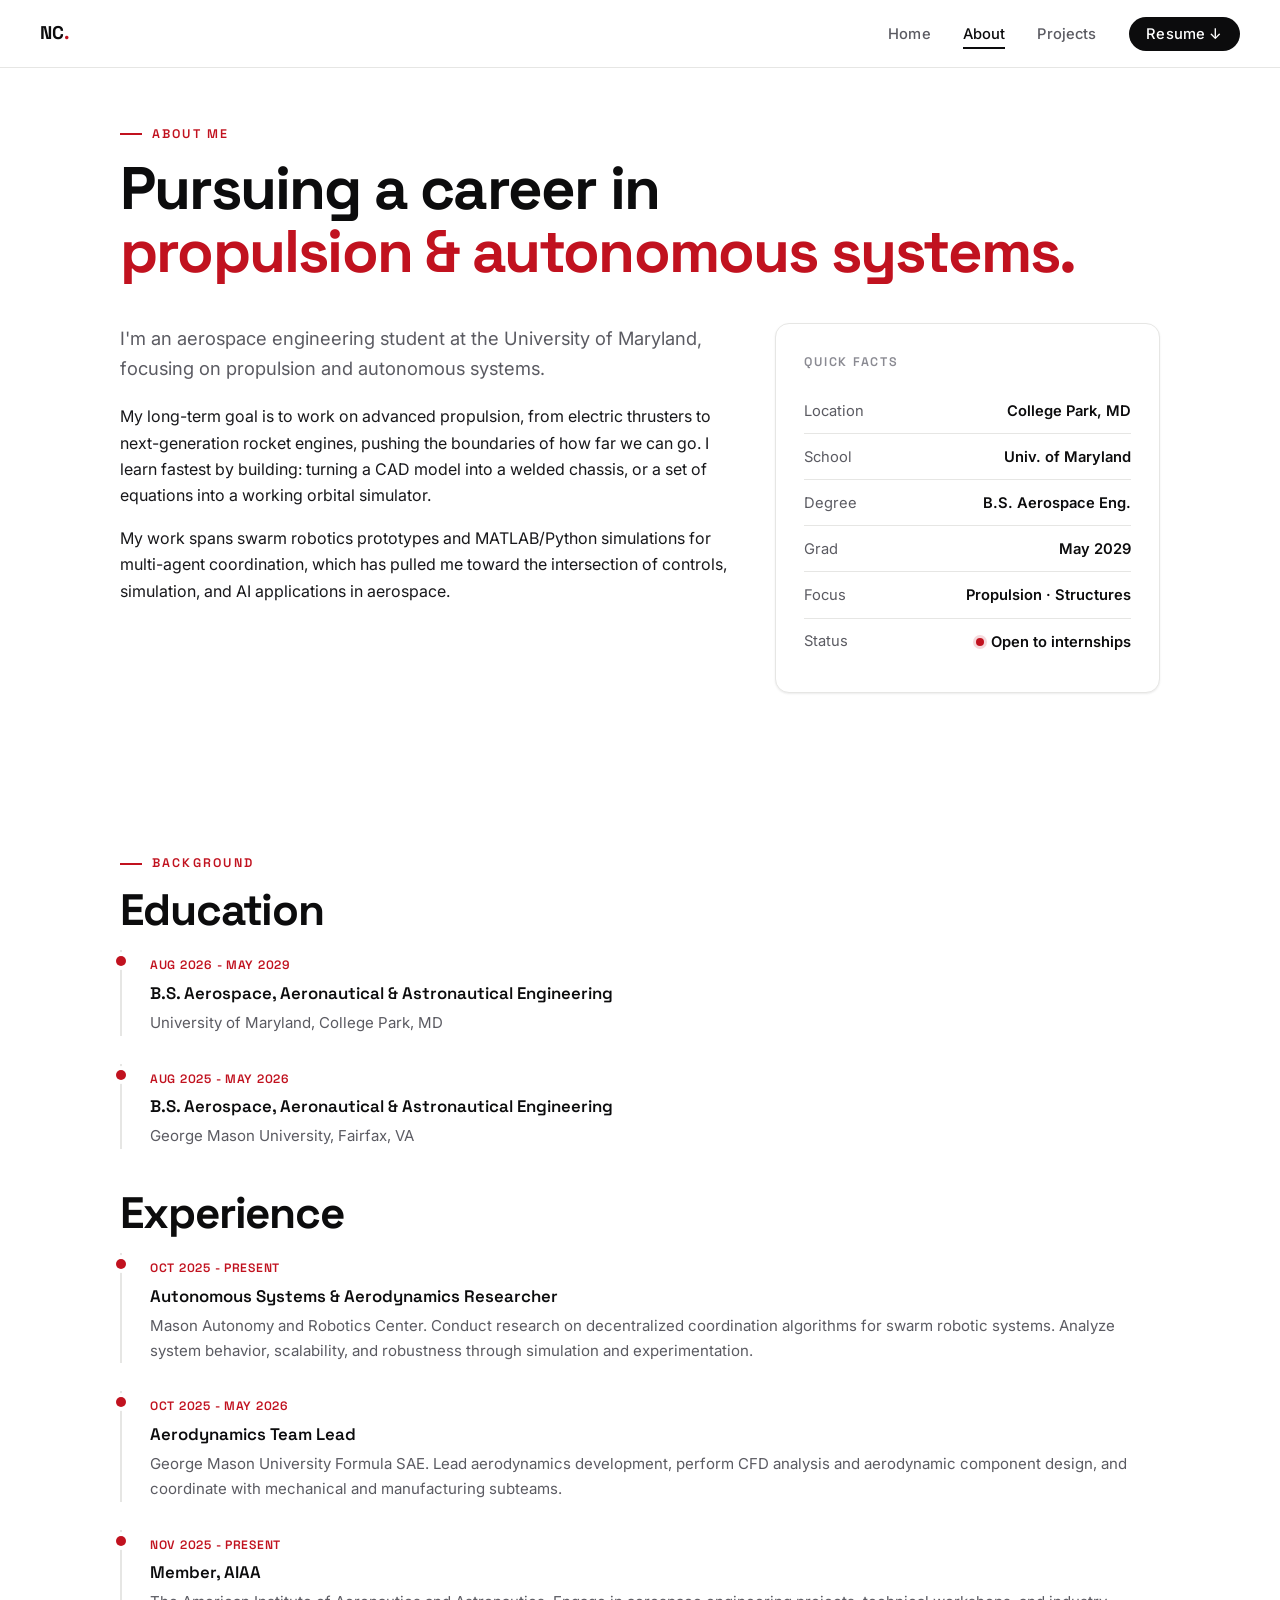
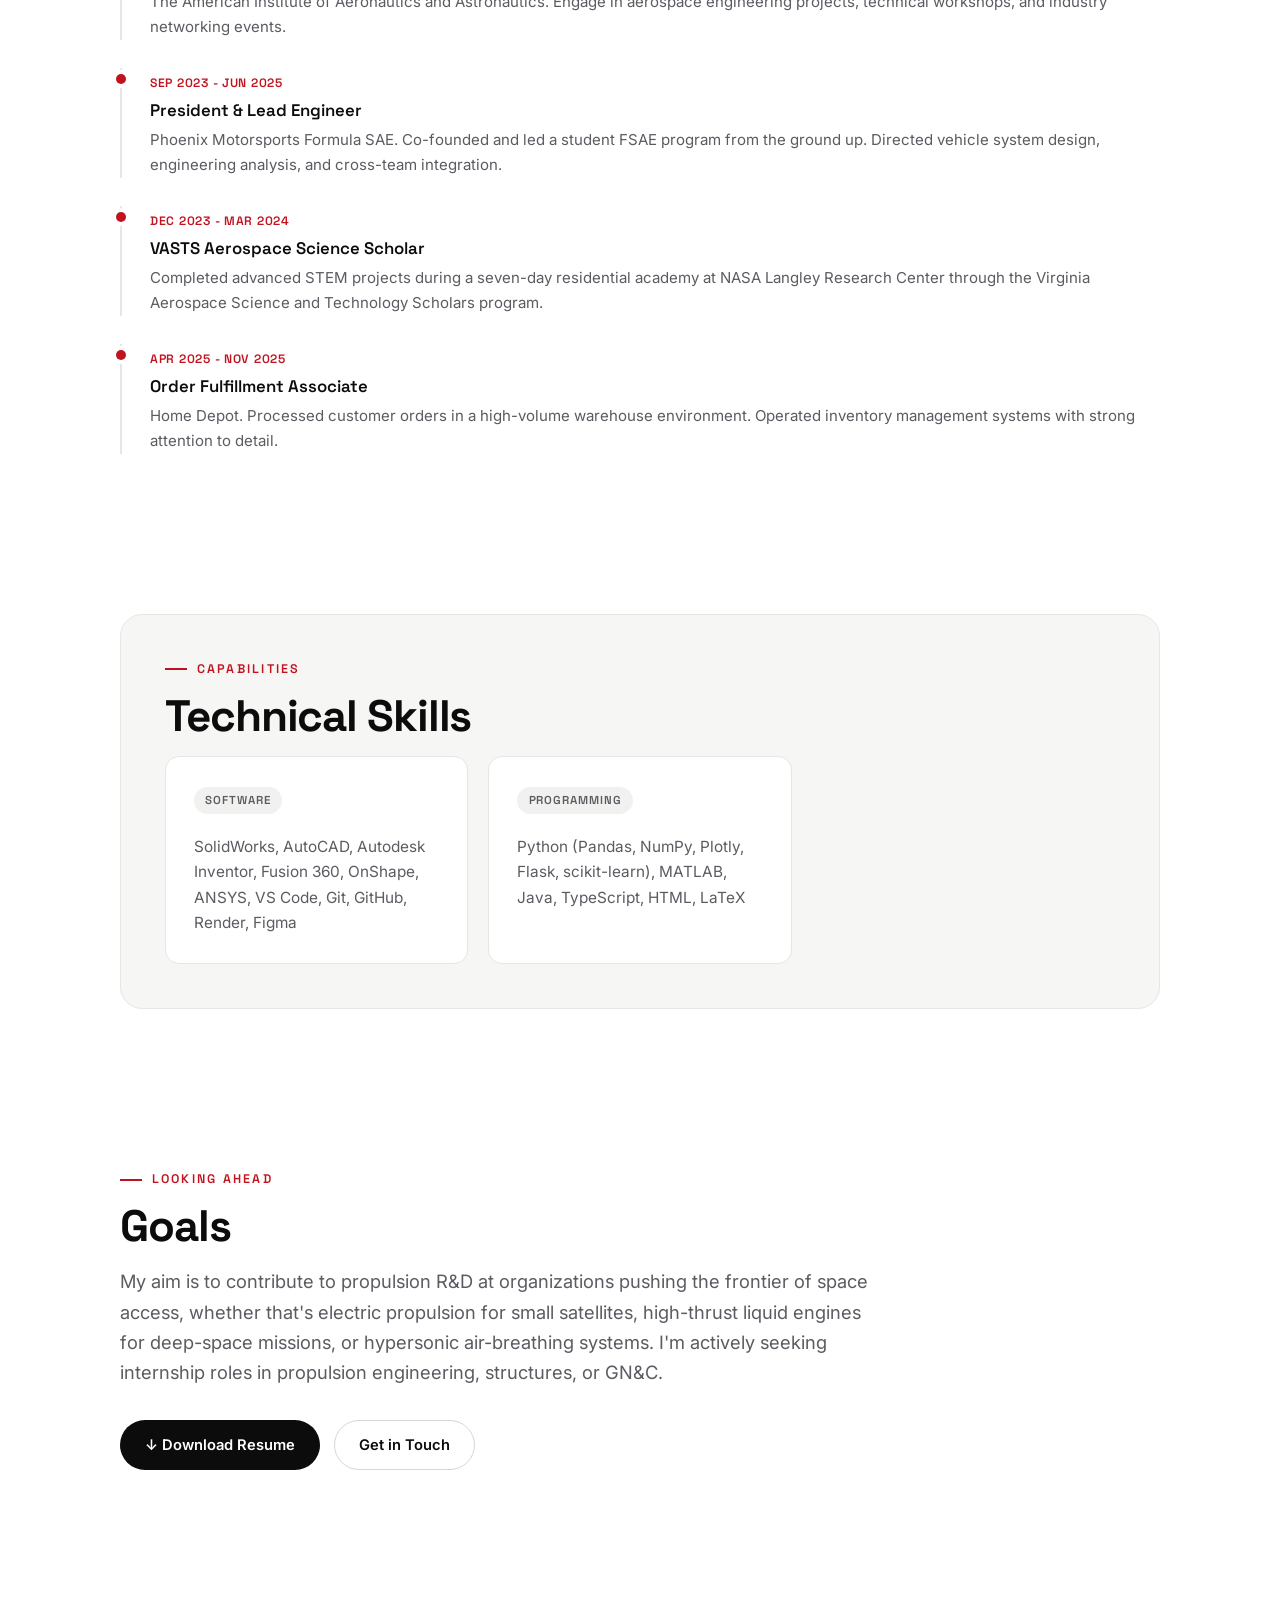
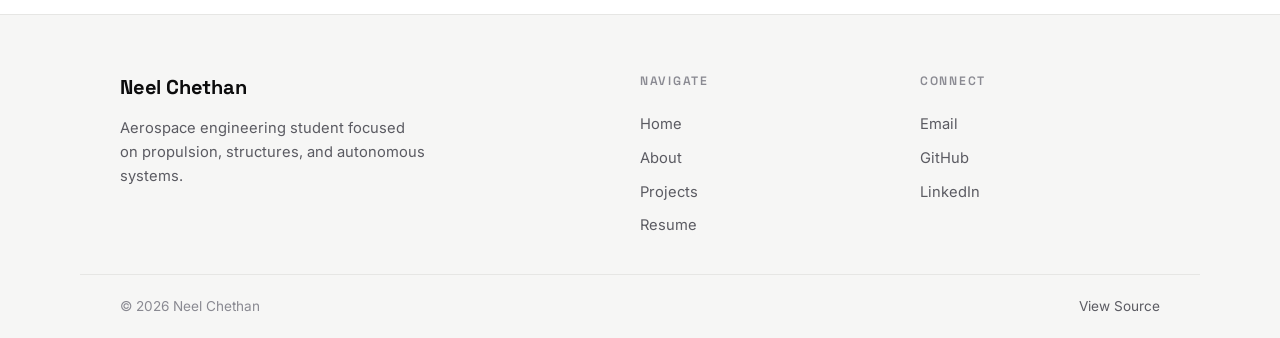
==== commit 64c590af: "Update resume, switch to UMD, recolor to black/gray/red, remove em dashes - Replace resume.pdf with " ====
--- a/about.html
+++ b/about.html
@@ -5,11 +5,11 @@
   <meta name="viewport" content="width=device-width, initial-scale=1.0" />
   <meta name="color-scheme" content="light" />
   <title>About | Neel Chethan</title>
-  <meta name="description" content="Aerospace engineering student at George Mason University, focused on space propulsion systems." />
+  <meta name="description" content="Aerospace engineering student at the University of Maryland, focused on propulsion and autonomous systems." />
   <link rel="preconnect" href="https://fonts.googleapis.com" />
   <link rel="preconnect" href="https://fonts.gstatic.com" crossorigin />
   <link href="https://fonts.googleapis.com/css2?family=Inter:wght@400;500;600;700&family=Space+Grotesk:wght@500;600;700&display=swap" rel="stylesheet" />
-  <link rel="stylesheet" href="css/style.css?v=5" />
+  <link rel="stylesheet" href="css/style.css?v=6" />
 </head>
 <body>
 
@@ -39,27 +39,28 @@
     <div class="about-layout">
       <div>
         <p class="lead" style="margin-bottom: 1.25rem;">
-          I'm an aerospace engineering student at George Mason University with hands-on
-          experience in structures, propulsion, and systems design.
+          I'm an aerospace engineering student at the University of Maryland, focusing on
+          propulsion and autonomous systems.
         </p>
         <p style="color: var(--text); max-width: var(--readw); margin-bottom: 1rem;">
-          My long-term goal is to work on advanced propulsion — from electric thrusters to
-          next-generation rocket engines — pushing the boundaries of how far we can go. I learn
+          My long-term goal is to work on advanced propulsion, from electric thrusters to
+          next-generation rocket engines, pushing the boundaries of how far we can go. I learn
           fastest by building: turning a CAD model into a welded chassis, or a set of equations
           into a working orbital simulator.
         </p>
         <p style="color: var(--text); max-width: var(--readw);">
-          Right now I lead aerodynamics for Mason's Formula SAE team and research decentralized
-          coordination for swarm robotics at the Mason Autonomy and Robotics Center.
+          My work spans swarm robotics prototypes and MATLAB/Python simulations for multi-agent
+          coordination, which has pulled me toward the intersection of controls, simulation, and
+          AI applications in aerospace.
         </p>
       </div>
 
       <aside class="fact-card">
         <h4>Quick Facts</h4>
-        <div class="fact-row"><span class="k">Location</span><span class="v">Fairfax, VA</span></div>
-        <div class="fact-row"><span class="k">School</span><span class="v">George Mason Univ.</span></div>
+        <div class="fact-row"><span class="k">Location</span><span class="v">College Park, MD</span></div>
+        <div class="fact-row"><span class="k">School</span><span class="v">Univ. of Maryland</span></div>
         <div class="fact-row"><span class="k">Degree</span><span class="v">B.S. Aerospace Eng.</span></div>
-        <div class="fact-row"><span class="k">Grad</span><span class="v">Dec 2029</span></div>
+        <div class="fact-row"><span class="k">Grad</span><span class="v">May 2029</span></div>
         <div class="fact-row"><span class="k">Focus</span><span class="v">Propulsion · Structures</span></div>
         <div class="fact-row"><span class="k">Status</span><span class="v"><span class="status-pill">Open to internships</span></span></div>
       </aside>
@@ -72,9 +73,14 @@
     <h2>Education</h2>
     <ul class="timeline">
       <li>
-        <span class="timeline-year">Aug 2025 – Dec 2029</span>
+        <span class="timeline-year">Aug 2026 - May 2029</span>
         <p class="timeline-title">B.S. Aerospace, Aeronautical &amp; Astronautical Engineering</p>
-        <p class="timeline-desc">George Mason University — Fairfax, VA</p>
+        <p class="timeline-desc">University of Maryland, College Park, MD</p>
+      </li>
+      <li>
+        <span class="timeline-year">Aug 2025 - May 2026</span>
+        <p class="timeline-title">B.S. Aerospace, Aeronautical &amp; Astronautical Engineering</p>
+        <p class="timeline-desc">George Mason University, Fairfax, VA</p>
       </li>
     </ul>
   </section>
@@ -84,43 +90,43 @@
     <h2>Experience</h2>
     <ul class="timeline">
       <li>
-        <span class="timeline-year">Oct 2025 – Present</span>
+        <span class="timeline-year">Oct 2025 - Present</span>
         <p class="timeline-title">Autonomous Systems &amp; Aerodynamics Researcher</p>
-        <p class="timeline-desc">Mason Autonomy and Robotics Center — Conduct research on
+        <p class="timeline-desc">Mason Autonomy and Robotics Center. Conduct research on
         decentralized coordination algorithms for swarm robotic systems. Analyze system behavior,
         scalability, and robustness through simulation and experimentation.</p>
       </li>
       <li>
-        <span class="timeline-year">Oct 2025 – Present</span>
+        <span class="timeline-year">Oct 2025 - May 2026</span>
         <p class="timeline-title">Aerodynamics Team Lead</p>
-        <p class="timeline-desc">George Mason University Formula SAE — Lead aerodynamics
+        <p class="timeline-desc">George Mason University Formula SAE. Lead aerodynamics
         development, perform CFD analysis and aerodynamic component design, and coordinate
         with mechanical and manufacturing subteams.</p>
       </li>
       <li>
-        <span class="timeline-year">Nov 2025 – Present</span>
-        <p class="timeline-title">Member — AIAA / Aero Club</p>
-        <p class="timeline-desc">George Mason University — Engage in aerospace engineering
-        projects, technical workshops, and industry networking events.</p>
-      </li>
-      <li>
-        <span class="timeline-year">Sep 2023 – Jun 2025</span>
+        <span class="timeline-year">Nov 2025 - Present</span>
+        <p class="timeline-title">Member, AIAA</p>
+        <p class="timeline-desc">The American Institute of Aeronautics and Astronautics. Engage in
+        aerospace engineering projects, technical workshops, and industry networking events.</p>
+      </li>
+      <li>
+        <span class="timeline-year">Sep 2023 - Jun 2025</span>
         <p class="timeline-title">President &amp; Lead Engineer</p>
-        <p class="timeline-desc">Phoenix Motorsports Formula SAE — Co-founded and led a
+        <p class="timeline-desc">Phoenix Motorsports Formula SAE. Co-founded and led a
         student FSAE program from the ground up. Directed vehicle system design, engineering
         analysis, and cross-team integration.</p>
       </li>
       <li>
-        <span class="timeline-year">Dec 2023 – Mar 2024</span>
+        <span class="timeline-year">Dec 2023 - Mar 2024</span>
         <p class="timeline-title">VASTS Aerospace Science Scholar</p>
         <p class="timeline-desc">Completed advanced STEM projects during a seven-day
         residential academy at NASA Langley Research Center through the Virginia Aerospace
         Science and Technology Scholars program.</p>
       </li>
       <li>
-        <span class="timeline-year">Apr 2025 – Nov 2025</span>
+        <span class="timeline-year">Apr 2025 - Nov 2025</span>
         <p class="timeline-title">Order Fulfillment Associate</p>
-        <p class="timeline-desc">Home Depot — Processed customer orders in a high-volume
+        <p class="timeline-desc">Home Depot. Processed customer orders in a high-volume
         warehouse environment. Operated inventory management systems with strong attention
         to detail.</p>
       </li>
@@ -151,7 +157,7 @@
     <h2>Goals</h2>
     <p class="lead" style="margin-bottom: 2rem;">
       My aim is to contribute to propulsion R&amp;D at organizations pushing the frontier
-      of space access — whether that's electric propulsion for small satellites, high-thrust
+      of space access, whether that's electric propulsion for small satellites, high-thrust
       liquid engines for deep-space missions, or hypersonic air-breathing systems. I'm
       actively seeking internship roles in propulsion engineering, structures, or GN&amp;C.
     </p>
@@ -189,6 +195,6 @@
   </div>
 </footer>
 
-<script src="js/main.js?v=5"></script>
+<script src="js/main.js?v=6"></script>
 </body>
 </html>
--- a/css/style.css
+++ b/css/style.css
@@ -21,8 +21,9 @@
   --faint: #8a8a92;
   --border: #e6e6e4;
   --border-strong: #d6d6d3;
-  --accent: #1f51ff;
-  --accent-ink: #163fcc;
+  --accent: #c1121f;
+  --accent-ink: #8d0d17;
+  --accent-soft: #f4736b;
 
   /* Dark surface (projects showcase) */
   --dark: #0b0b0d;
@@ -351,8 +352,8 @@
   padding: 0 clamp(1.25rem, 4vw, 2.5rem) 2rem;
 }
 
-.projects-section.in-view .section-label { color: #8aa0ff; }
-.projects-section.in-view .section-label::before { background: #8aa0ff; }
+.projects-section.in-view .section-label { color: var(--accent-soft); }
+.projects-section.in-view .section-label::before { background: var(--accent-soft); }
 
 .proj-head {
   display: flex;
@@ -447,7 +448,7 @@
   font-size: 0.95rem;
   color: #fff;
 }
-.proj-panel:hover .proj-cta { color: #8aa0ff; }
+.proj-panel:hover .proj-cta { color: var(--accent-soft); }
 
 /* ============================================================
    Generic section on tinted background
@@ -504,8 +505,8 @@
 .fact-row:last-child { border-bottom: none; }
 .fact-row .k { color: var(--muted); }
 .fact-row .v { color: var(--ink); font-weight: 600; text-align: right; }
-.status-pill { display: inline-flex; align-items: center; gap: 0.45rem; color: #15803d; font-weight: 600; }
-.status-pill::before { content: ''; width: 8px; height: 8px; border-radius: 50%; background: #22c55e; box-shadow: 0 0 0 3px rgba(34,197,94,0.18); }
+.status-pill { display: inline-flex; align-items: center; gap: 0.45rem; color: var(--ink); font-weight: 600; }
+.status-pill::before { content: ''; width: 8px; height: 8px; border-radius: 50%; background: var(--accent); box-shadow: 0 0 0 3px rgba(193,18,31,0.16); }
 
 .timeline { list-style: none; display: flex; flex-direction: column; gap: 1.75rem; }
 .timeline li {
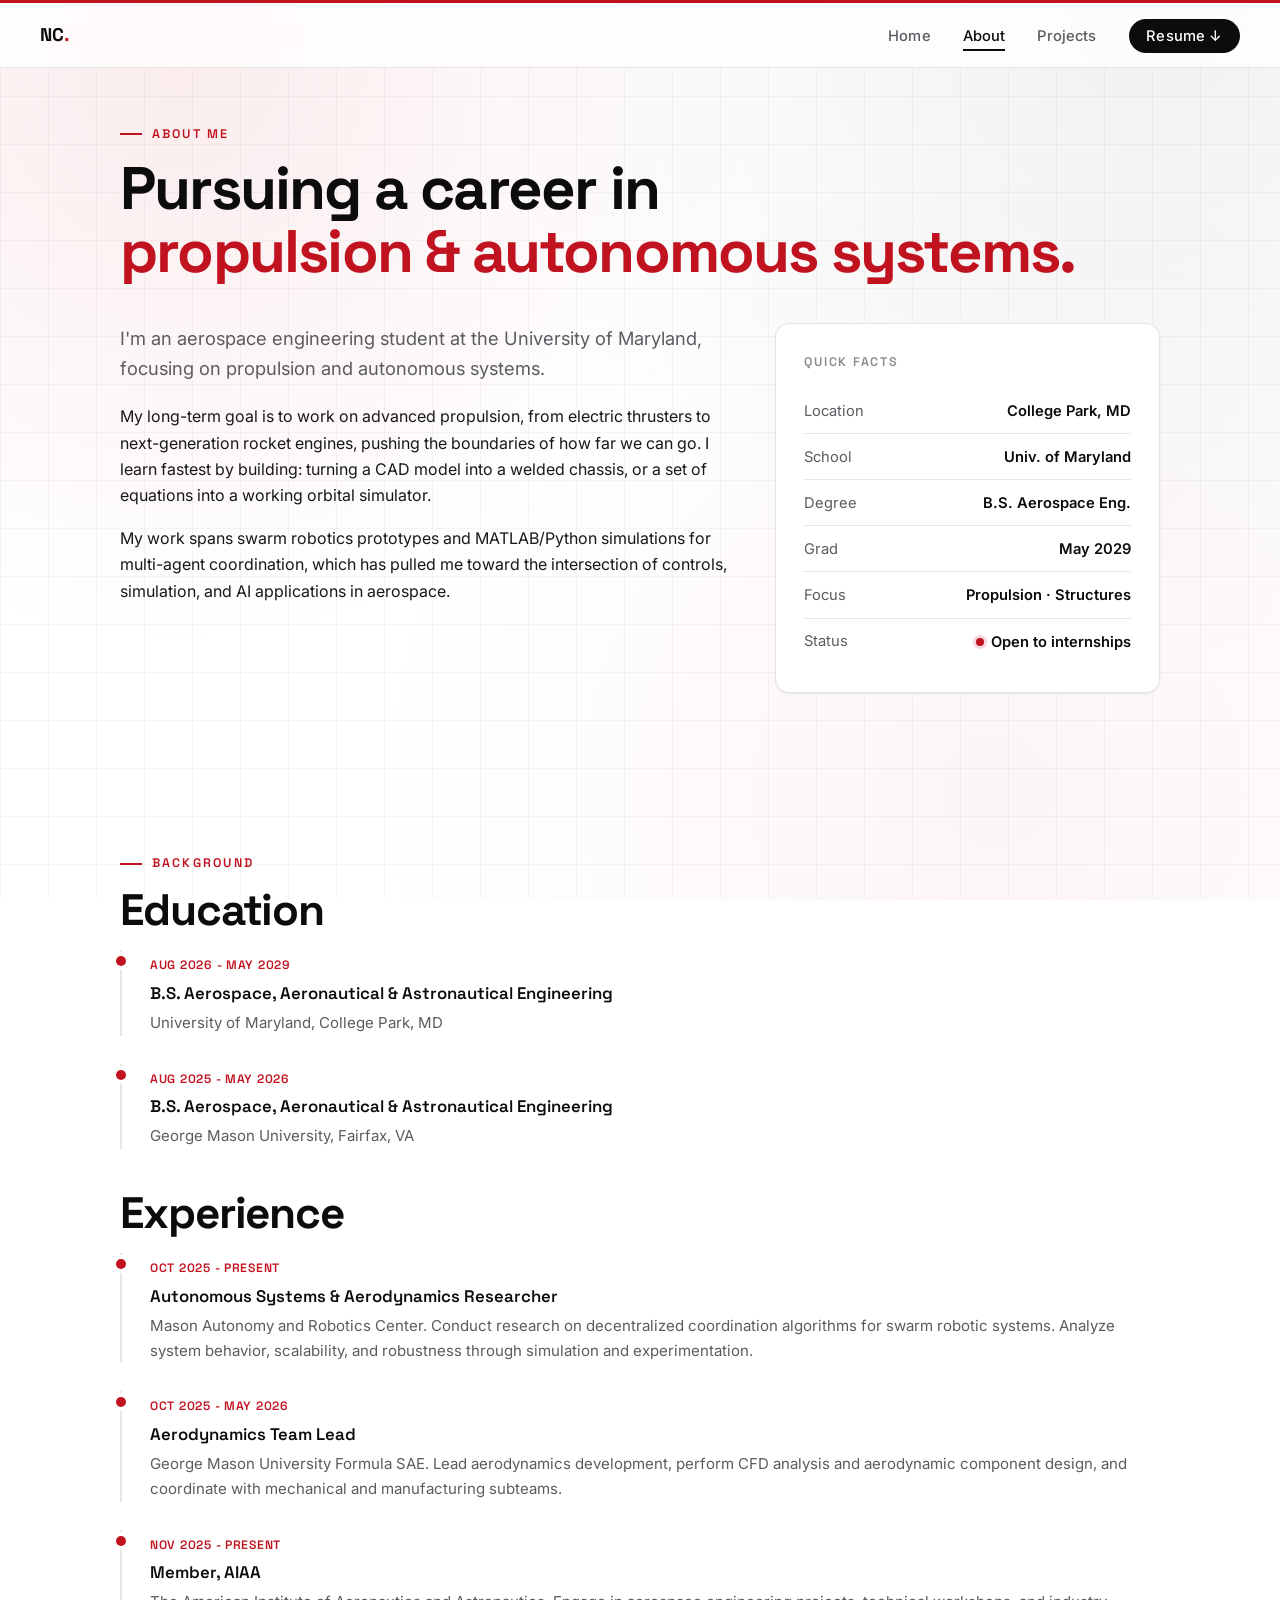
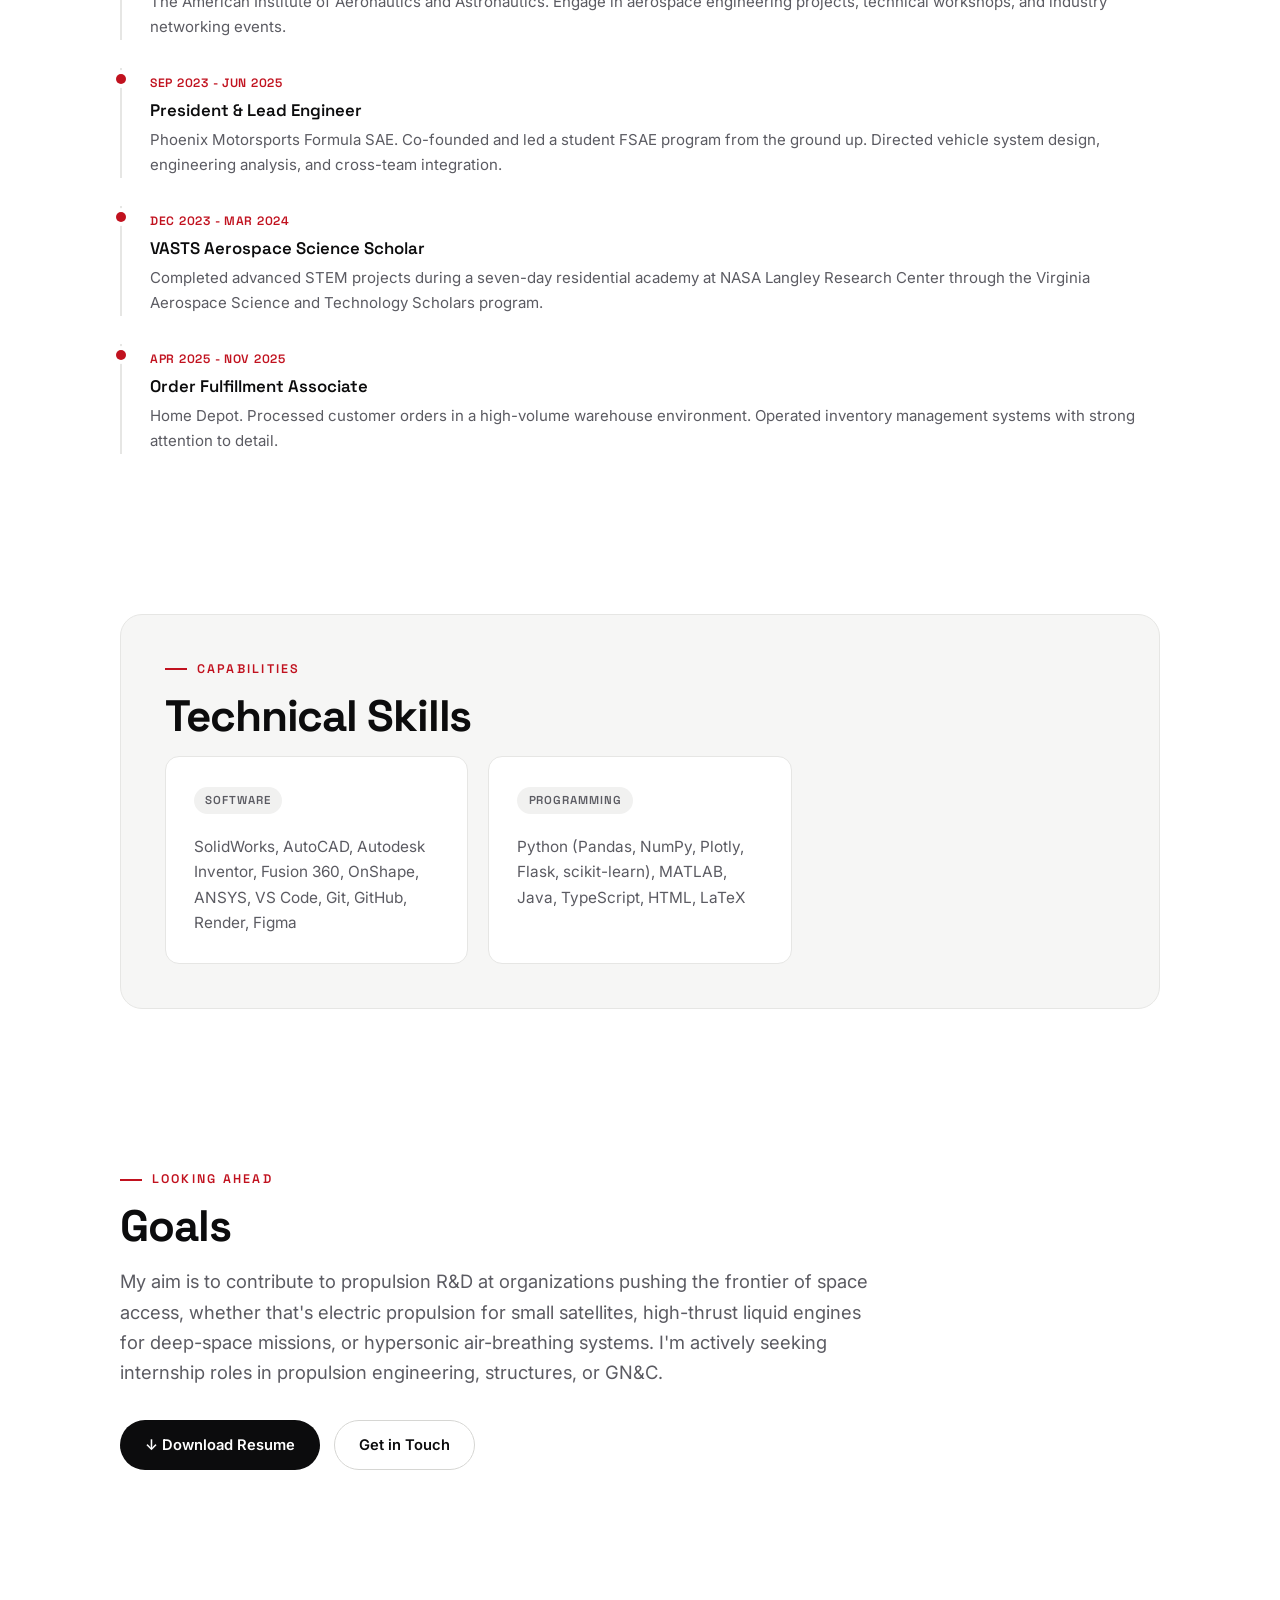
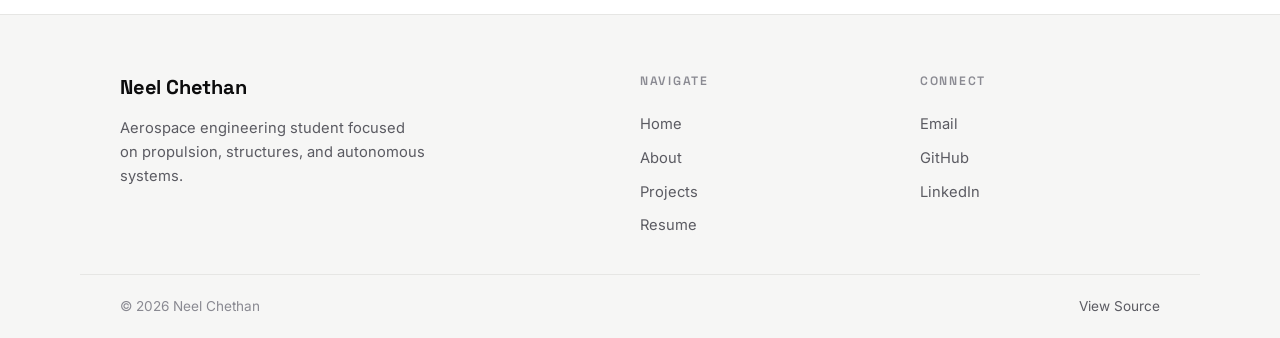
==== commit 3752b20f: "Add depth to backgrounds: blueprint grid, red glows, dark contact card - Fixed decorative backdrop b" ====
--- a/about.html
+++ b/about.html
@@ -9,7 +9,7 @@
   <link rel="preconnect" href="https://fonts.googleapis.com" />
   <link rel="preconnect" href="https://fonts.gstatic.com" crossorigin />
   <link href="https://fonts.googleapis.com/css2?family=Inter:wght@400;500;600;700&family=Space+Grotesk:wght@500;600;700&display=swap" rel="stylesheet" />
-  <link rel="stylesheet" href="css/style.css?v=6" />
+  <link rel="stylesheet" href="css/style.css?v=8" />
 </head>
 <body>
 
--- a/css/style.css
+++ b/css/style.css
@@ -54,6 +54,23 @@
   text-rendering: optimizeLegibility;
 }
 
+/* Fixed decorative backdrop: blueprint grid + soft red/charcoal glows */
+body::before {
+  content: '';
+  position: fixed;
+  inset: 0;
+  z-index: -1;
+  pointer-events: none;
+  background-color: var(--bg);
+  background-image:
+    radial-gradient(circle at 14% 8%, rgba(193,18,31,0.08), transparent 42%),
+    radial-gradient(circle at 90% 0%, rgba(12,12,13,0.06), transparent 46%),
+    radial-gradient(circle at 78% 88%, rgba(193,18,31,0.045), transparent 50%),
+    linear-gradient(rgba(12,12,13,0.035) 1px, transparent 1px),
+    linear-gradient(90deg, rgba(12,12,13,0.035) 1px, transparent 1px);
+  background-size: 100% 100%, 100% 100%, 100% 100%, 48px 48px, 48px 48px;
+}
+
 ::selection { background: var(--accent); color: #fff; }
 
 img { max-width: 100%; }
@@ -68,6 +85,7 @@
   background: rgba(255, 255, 255, 0.78);
   backdrop-filter: saturate(180%) blur(14px);
   -webkit-backdrop-filter: saturate(180%) blur(14px);
+  border-top: 3px solid var(--accent);
   border-bottom: 1px solid var(--border);
   display: flex;
   align-items: center;
@@ -341,7 +359,7 @@
 .projects-section {
   background: var(--bg);
   transition: background 0.7s ease;
-  padding: 5rem 0 0;
+  padding: 5rem 0;
   scroll-margin-top: var(--nav-h);
 }
 .projects-section.in-view { background: var(--dark); }
@@ -349,7 +367,7 @@
 .projects-inner {
   max-width: var(--maxw);
   margin: 0 auto;
-  padding: 0 clamp(1.25rem, 4vw, 2.5rem) 2rem;
+  padding: 0 clamp(1.25rem, 4vw, 2.5rem);
 }
 
 .projects-section.in-view .section-label { color: var(--accent-soft); }
@@ -361,94 +379,70 @@
   justify-content: space-between;
   flex-wrap: wrap;
   gap: 1rem;
-  margin-bottom: 1.5rem;
+  margin-bottom: 1.75rem;
 }
 .proj-head h2 { margin-bottom: 0; }
 .projects-section.in-view .proj-head h2 { color: #fff; }
 .proj-count { font-family: var(--font-display); font-size: 0.85rem; color: var(--faint); font-weight: 500; }
 .projects-section.in-view .proj-count { color: rgba(255,255,255,0.5); }
 
-.proj-tabs { display: flex; gap: 0.5rem; flex-wrap: wrap; }
-
-.proj-tab {
-  padding: 0.5rem 1.15rem;
-  border-radius: 999px;
-  border: 1px solid var(--border-strong);
-  background: transparent;
-  color: var(--muted);
-  font-family: var(--font-display);
-  font-size: 0.85rem;
-  font-weight: 500;
-  cursor: pointer;
-  transition: all 0.2s;
-}
-.proj-tab:hover { color: var(--ink); border-color: var(--ink); }
-.proj-tab.active { background: var(--ink); color: #fff; border-color: var(--ink); }
-
-.projects-section.in-view .proj-tab { color: rgba(255,255,255,0.55); border-color: rgba(255,255,255,0.18); }
-.projects-section.in-view .proj-tab:hover { color: #fff; border-color: rgba(255,255,255,0.6); }
-.projects-section.in-view .proj-tab.active { background: #fff; color: var(--dark); border-color: #fff; }
-
-.proj-panels { width: 100%; }
-
-.proj-panel {
-  display: none;
-  width: 100%;
-  height: 80vh;
-  min-height: 520px;
-  position: relative;
+/* Compact project card grid */
+.proj-grid {
+  display: grid;
+  grid-template-columns: repeat(auto-fit, minmax(300px, 1fr));
+  gap: 1.5rem;
+}
+
+.proj-card {
+  display: flex;
+  flex-direction: column;
+  background: #16161b;
+  border: 1px solid rgba(255,255,255,0.08);
+  border-radius: var(--radius);
   overflow: hidden;
   text-decoration: none;
-}
-.proj-panel.active { display: block; animation: fadePanel 0.5s ease; }
-@keyframes fadePanel { from { opacity: 0; } to { opacity: 1; } }
-
-.proj-panel img {
+  transition: transform 0.25s ease, border-color 0.25s ease, box-shadow 0.25s ease;
+}
+.proj-card:hover {
+  transform: translateY(-5px);
+  border-color: rgba(255,255,255,0.22);
+  box-shadow: 0 22px 50px rgba(0,0,0,0.45);
+}
+
+.proj-card-img {
+  aspect-ratio: 16 / 10;
+  overflow: hidden;
+  background: #0c0c0f;
+}
+.proj-card-img img {
   width: 100%; height: 100%;
   object-fit: cover;
   display: block;
-  transition: transform 0.8s cubic-bezier(0.2,0.8,0.2,1);
-}
-.proj-panel:hover img { transform: scale(1.04); }
-
-.proj-overlay {
-  position: absolute;
-  bottom: 0; left: 0; right: 0;
-  padding: 7rem clamp(1.5rem, 5vw, 4rem) 3rem;
-  background: linear-gradient(to top, rgba(0,0,0,0.82) 0%, rgba(0,0,0,0.3) 55%, transparent 100%);
-}
-.proj-label-tag {
-  display: block;
+  transition: transform 0.6s cubic-bezier(0.2,0.8,0.2,1);
+}
+.proj-card:hover .proj-card-img img { transform: scale(1.05); }
+
+.proj-card-body { padding: 1.5rem 1.6rem 1.75rem; }
+.proj-card-tag {
   font-family: var(--font-display);
-  font-size: 0.78rem;
-  letter-spacing: 0.14em;
+  font-size: 0.72rem;
+  letter-spacing: 0.12em;
   text-transform: uppercase;
   font-weight: 600;
-  color: rgba(255,255,255,0.78);
-  margin-bottom: 0.7rem;
-}
-.proj-big-title {
-  font-family: var(--font-display);
-  font-size: clamp(1.9rem, 4.5vw, 3.25rem);
-  font-weight: 700;
-  letter-spacing: -0.025em;
-  line-height: 1.05;
-  color: #fff;
-  margin: 0 0 0.6rem;
-  max-width: 16ch;
-}
-.proj-desc { color: rgba(255,255,255,0.72); max-width: 52ch; font-size: 0.98rem; }
-.proj-cta {
-  display: inline-flex;
-  align-items: center;
-  gap: 0.4rem;
+  color: var(--accent-soft);
+}
+.proj-card-body h3 { color: #fff; margin: 0.65rem 0 0.5rem; font-size: 1.35rem; }
+.proj-card-body p { color: rgba(255,255,255,0.62); font-size: 0.95rem; }
+.proj-card-cta {
+  display: inline-block;
   margin-top: 1.1rem;
   font-family: var(--font-display);
   font-weight: 600;
-  font-size: 0.95rem;
+  font-size: 0.92rem;
   color: #fff;
-}
-.proj-panel:hover .proj-cta { color: var(--accent-soft); }
+  transition: color 0.2s;
+}
+.proj-card:hover .proj-card-cta { color: var(--accent-soft); }
 
 /* ============================================================
    Generic section on tinted background
@@ -457,13 +451,41 @@
 
 .contact-section {
   max-width: var(--maxw);
-  margin: 0 auto;
-  padding: 6rem clamp(1.25rem, 4vw, 2.5rem);
+  margin: 4.5rem auto;
+  padding: clamp(3.25rem, 7vw, 5.5rem) clamp(1.5rem, 5vw, 4rem);
   text-align: center;
-}
-.contact-section .section-label { justify-content: center; }
+  border-radius: var(--radius-lg);
+  background-color: var(--dark);
+  background-image:
+    radial-gradient(ellipse 70% 90% at 50% 18%, rgba(193,18,31,0.28), transparent 70%),
+    radial-gradient(ellipse 50% 60% at 88% 100%, rgba(193,18,31,0.12), transparent 70%);
+  color: #fff;
+  position: relative;
+  overflow: hidden;
+}
+.contact-section::after {
+  content: '';
+  position: absolute;
+  inset: 0;
+  pointer-events: none;
+  background-image:
+    linear-gradient(rgba(255,255,255,0.04) 1px, transparent 1px),
+    linear-gradient(90deg, rgba(255,255,255,0.04) 1px, transparent 1px);
+  background-size: 48px 48px;
+  -webkit-mask-image: radial-gradient(ellipse 80% 80% at 50% 50%, #000, transparent 75%);
+  mask-image: radial-gradient(ellipse 80% 80% at 50% 50%, #000, transparent 75%);
+}
+.contact-section > * { position: relative; z-index: 1; }
+.contact-section h2 { color: #fff; }
+.contact-section .lead { color: rgba(255,255,255,0.72); }
+.contact-section .section-label { justify-content: center; color: var(--accent-soft); }
+.contact-section .section-label::before { background: var(--accent-soft); }
 .contact-section .hero-cta { justify-content: center; }
 .contact-section p { margin: 0 auto 1.75rem; }
+.contact-section .btn-primary { background: #fff; color: var(--dark); }
+.contact-section .btn-primary:hover { background: var(--accent); color: #fff; box-shadow: 0 10px 30px rgba(193,18,31,0.4); }
+.contact-section .btn-outline { color: #fff; border-color: rgba(255,255,255,0.3); }
+.contact-section .btn-outline:hover { color: #fff; background: rgba(255,255,255,0.08); border-color: #fff; }
 
 /* ============================================================
    About page
@@ -771,9 +793,6 @@
   .nav-links a { display: block; padding: 0.85rem 0; width: 100%; font-size: 1rem; }
   .nav-links a:not(.nav-cta)::after { display: none; }
   .nav-cta { display: inline-block; margin-top: 0.5rem; }
-
-  .proj-panel { height: 65vh; min-height: 420px; }
-  .proj-overlay { padding: 5rem 1.5rem 2rem; }
 }
 
 @media (max-width: 480px) {
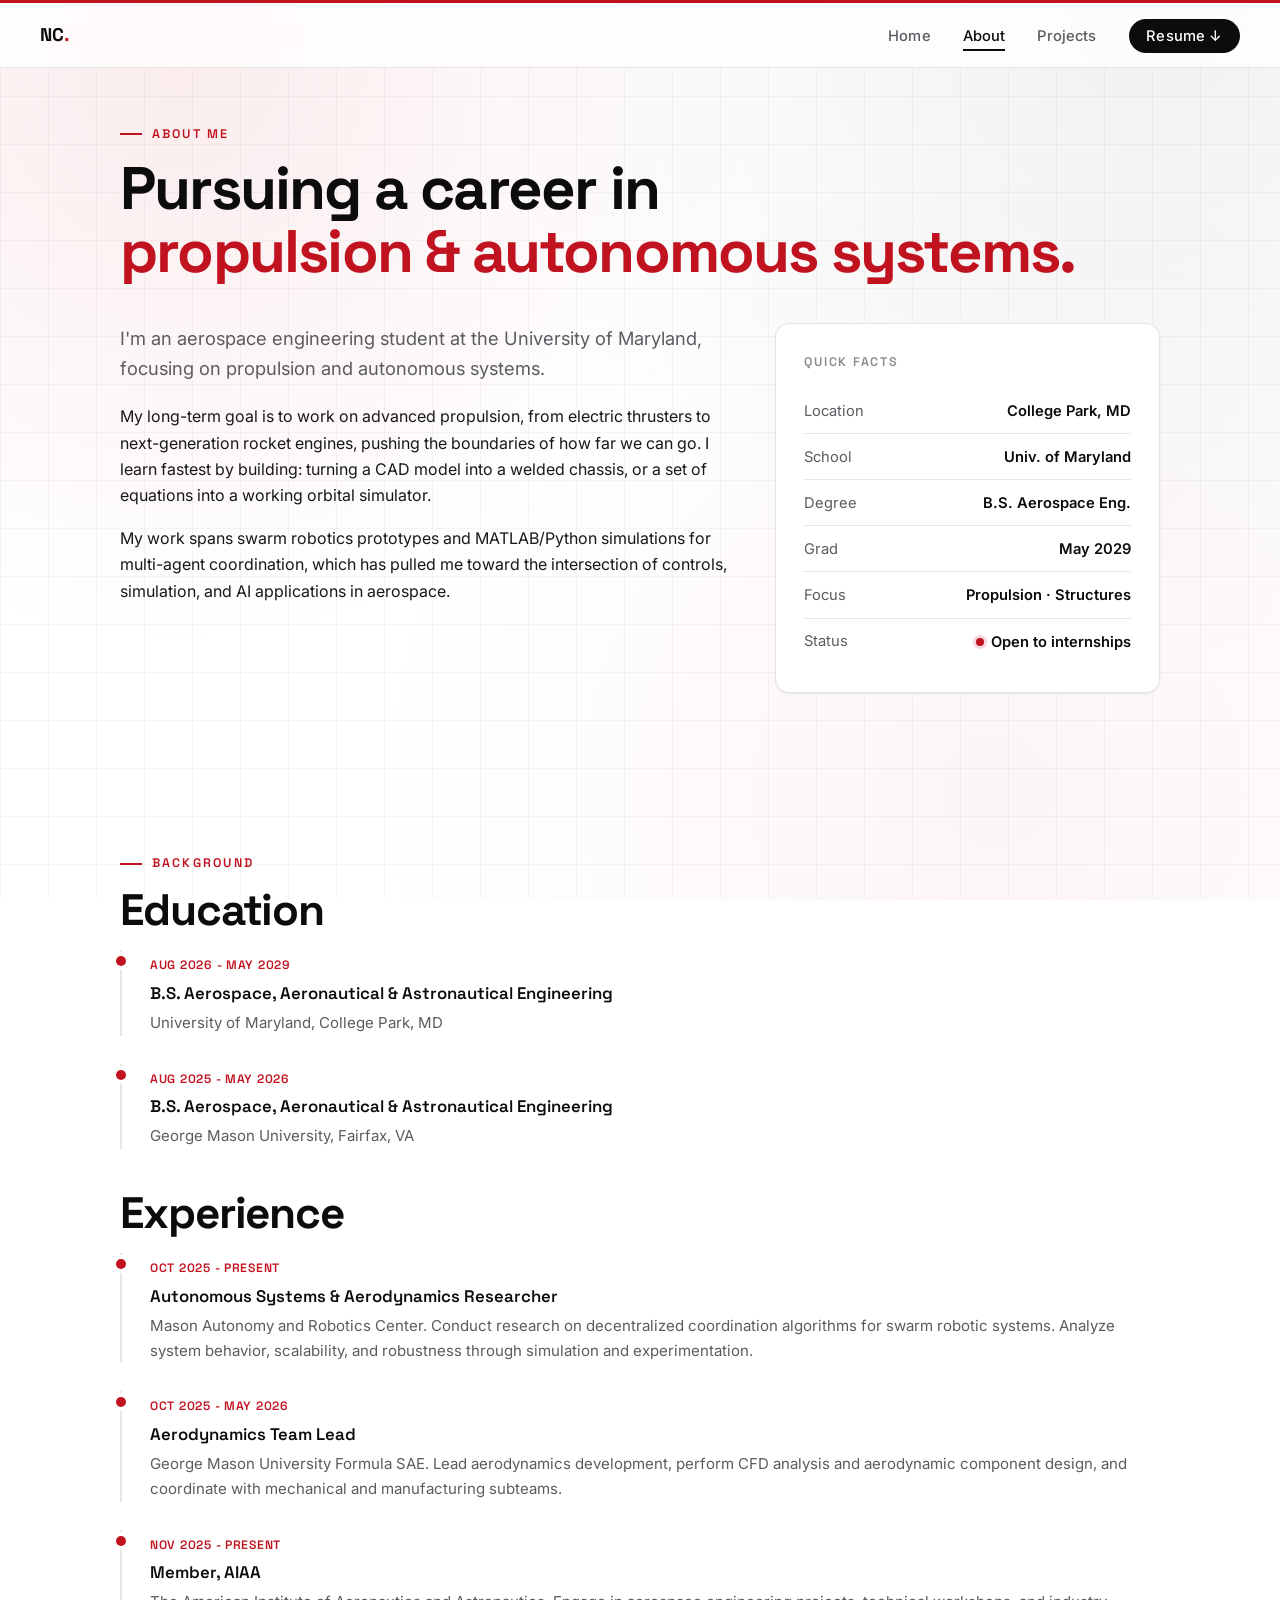
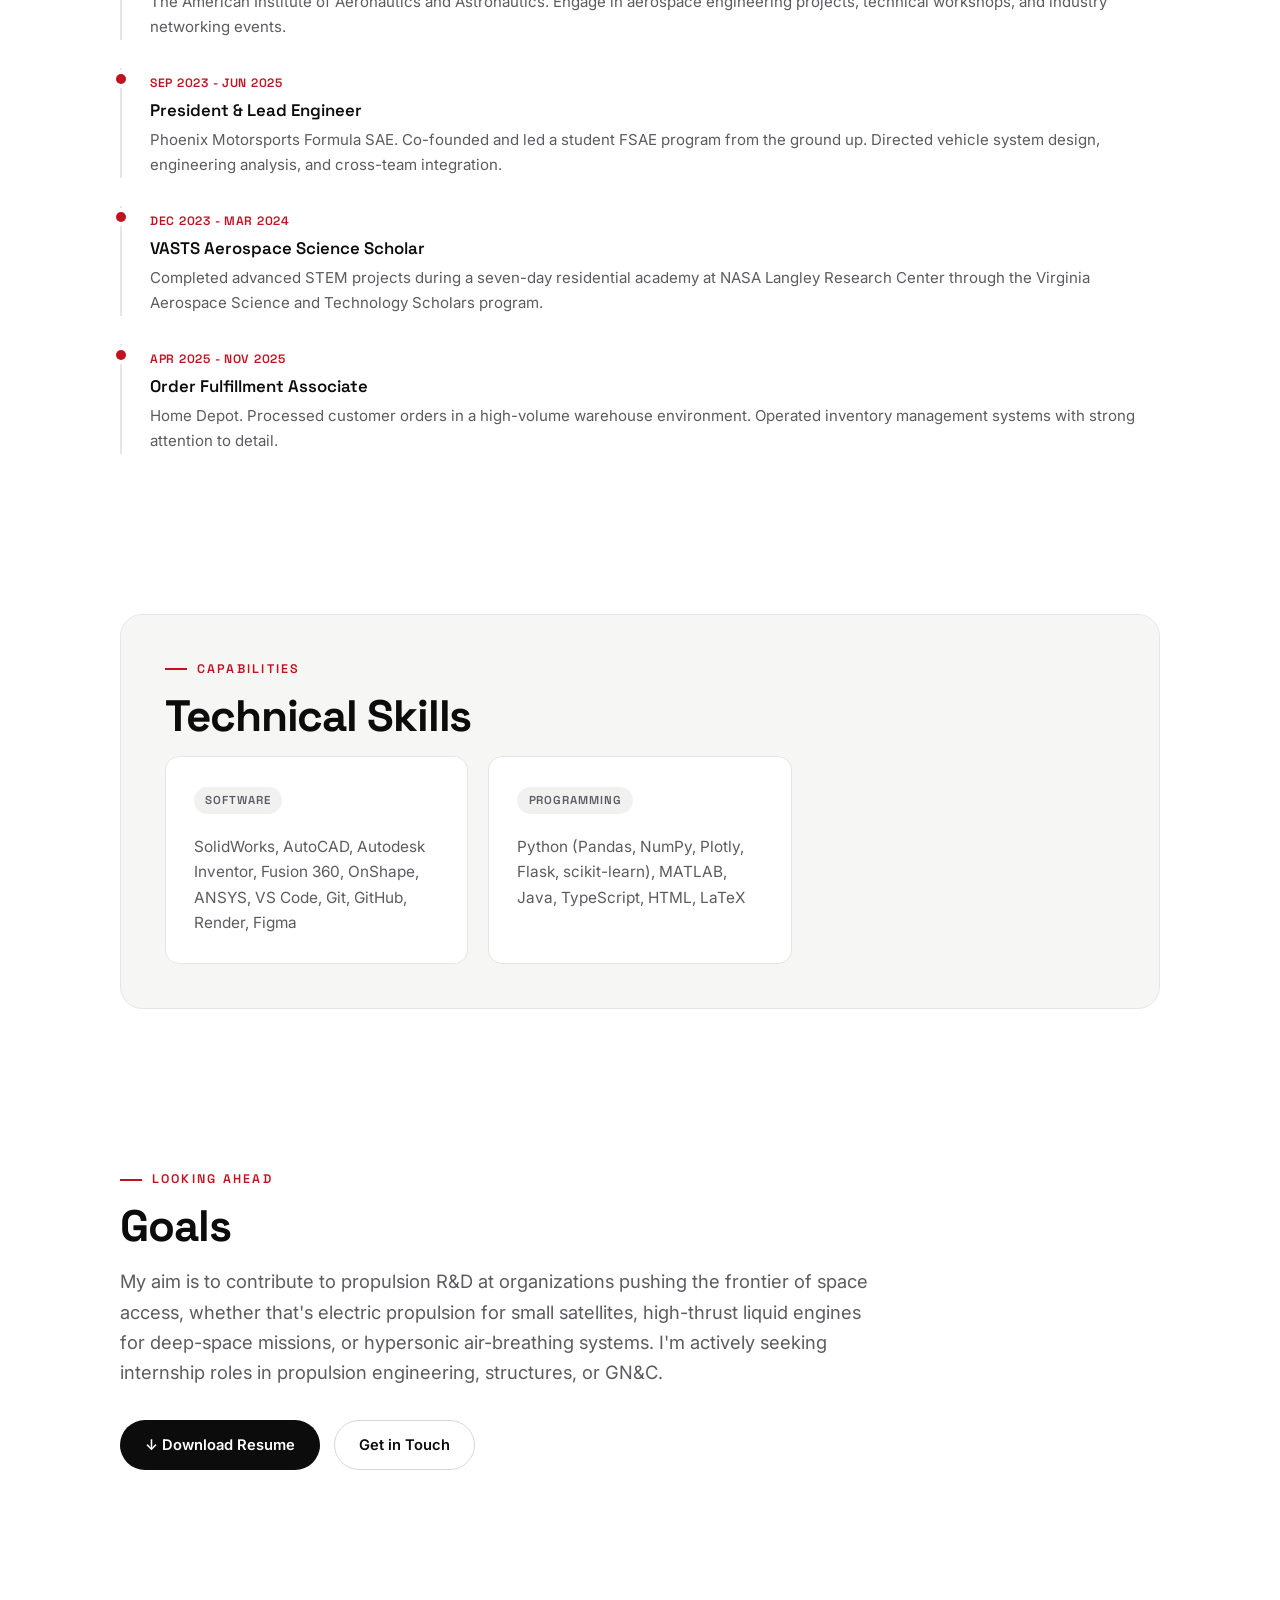
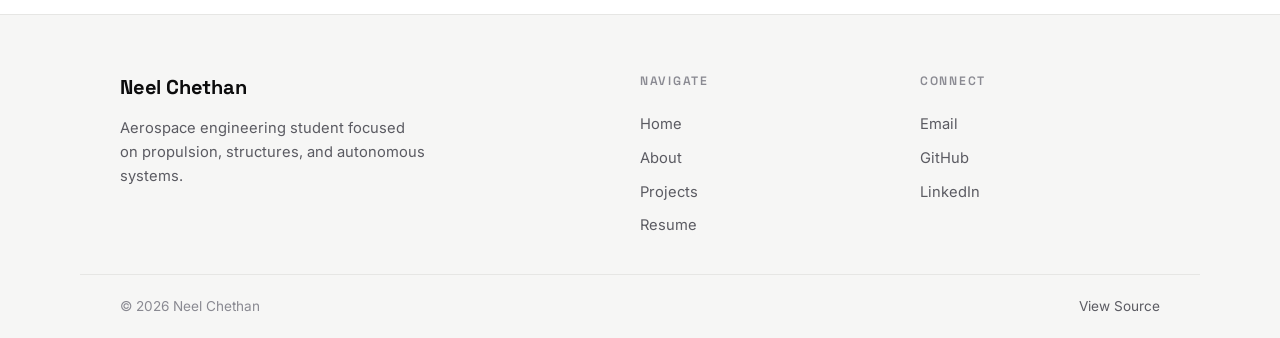
==== commit aefc7409: "Remove scroll-darkening from projects; light cards on grid backdrop - Projects section is now transp" ====
--- a/about.html
+++ b/about.html
@@ -9,7 +9,7 @@
   <link rel="preconnect" href="https://fonts.googleapis.com" />
   <link rel="preconnect" href="https://fonts.gstatic.com" crossorigin />
   <link href="https://fonts.googleapis.com/css2?family=Inter:wght@400;500;600;700&family=Space+Grotesk:wght@500;600;700&display=swap" rel="stylesheet" />
-  <link rel="stylesheet" href="css/style.css?v=8" />
+  <link rel="stylesheet" href="css/style.css?v=9" />
 </head>
 <body>
 
@@ -195,6 +195,6 @@
   </div>
 </footer>
 
-<script src="js/main.js?v=6"></script>
+<script src="js/main.js?v=7"></script>
 </body>
 </html>
--- a/css/style.css
+++ b/css/style.css
@@ -354,24 +354,19 @@
 .card a:not(.btn):hover { text-decoration: underline; }
 
 /* ============================================================
-   Projects showcase (home) — Palantir-style
+   Projects showcase (home)
    ============================================================ */
 .projects-section {
-  background: var(--bg);
-  transition: background 0.7s ease;
+  background: transparent;
   padding: 5rem 0;
   scroll-margin-top: var(--nav-h);
 }
-.projects-section.in-view { background: var(--dark); }
 
 .projects-inner {
   max-width: var(--maxw);
   margin: 0 auto;
   padding: 0 clamp(1.25rem, 4vw, 2.5rem);
 }
-
-.projects-section.in-view .section-label { color: var(--accent-soft); }
-.projects-section.in-view .section-label::before { background: var(--accent-soft); }
 
 .proj-head {
   display: flex;
@@ -382,9 +377,7 @@
   margin-bottom: 1.75rem;
 }
 .proj-head h2 { margin-bottom: 0; }
-.projects-section.in-view .proj-head h2 { color: #fff; }
 .proj-count { font-family: var(--font-display); font-size: 0.85rem; color: var(--faint); font-weight: 500; }
-.projects-section.in-view .proj-count { color: rgba(255,255,255,0.5); }
 
 /* Compact project card grid */
 .proj-grid {
@@ -396,23 +389,25 @@
 .proj-card {
   display: flex;
   flex-direction: column;
-  background: #16161b;
-  border: 1px solid rgba(255,255,255,0.08);
+  background: var(--surface);
+  border: 1px solid var(--border);
   border-radius: var(--radius);
   overflow: hidden;
   text-decoration: none;
+  box-shadow: var(--shadow-sm);
   transition: transform 0.25s ease, border-color 0.25s ease, box-shadow 0.25s ease;
 }
 .proj-card:hover {
   transform: translateY(-5px);
-  border-color: rgba(255,255,255,0.22);
-  box-shadow: 0 22px 50px rgba(0,0,0,0.45);
+  border-color: var(--border-strong);
+  box-shadow: var(--shadow-lg);
 }
 
 .proj-card-img {
   aspect-ratio: 16 / 10;
   overflow: hidden;
-  background: #0c0c0f;
+  background: var(--surface-2);
+  border-bottom: 1px solid var(--border);
 }
 .proj-card-img img {
   width: 100%; height: 100%;
@@ -429,20 +424,20 @@
   letter-spacing: 0.12em;
   text-transform: uppercase;
   font-weight: 600;
-  color: var(--accent-soft);
-}
-.proj-card-body h3 { color: #fff; margin: 0.65rem 0 0.5rem; font-size: 1.35rem; }
-.proj-card-body p { color: rgba(255,255,255,0.62); font-size: 0.95rem; }
+  color: var(--accent);
+}
+.proj-card-body h3 { color: var(--ink); margin: 0.65rem 0 0.5rem; font-size: 1.35rem; }
+.proj-card-body p { color: var(--muted); font-size: 0.95rem; }
 .proj-card-cta {
   display: inline-block;
   margin-top: 1.1rem;
   font-family: var(--font-display);
   font-weight: 600;
   font-size: 0.92rem;
-  color: #fff;
+  color: var(--ink);
   transition: color 0.2s;
 }
-.proj-card:hover .proj-card-cta { color: var(--accent-soft); }
+.proj-card:hover .proj-card-cta { color: var(--accent); }
 
 /* ============================================================
    Generic section on tinted background
